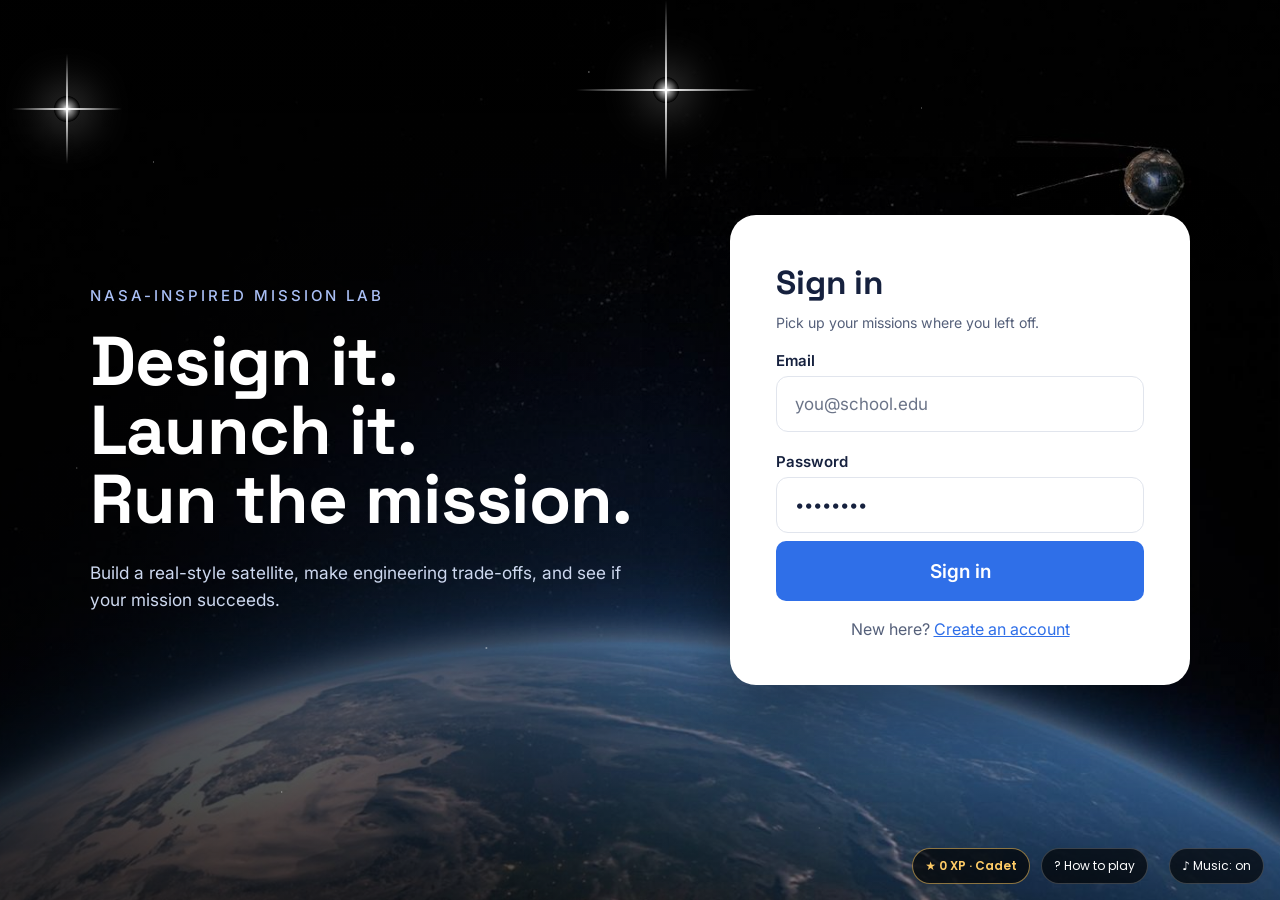
==== game/index.html @ 86cae71e "Simplify and enlarge the gameplay interface across all three missions - Remove the Mission Time card" ====
<!DOCTYPE html>
<html lang="en">
<head>
<meta charset="utf-8">
<meta name="viewport" content="width=device-width, initial-scale=1">
<title>Earth Missions — Mission Lab</title>
<link rel="preconnect" href="https://fonts.googleapis.com">
<link href="https://fonts.googleapis.com/css2?family=Space+Grotesk:wght@500;700&family=Inter:wght@400;500;600&display=swap" rel="stylesheet">
<link href="https://fonts.googleapis.com/css2?family=Anton&family=Poppins:wght@300;400;500;600;700&display=swap" rel="stylesheet">
<style>
:root{
  --img-hero:url(assets/hero.jpg);--img-horizon:url(assets/horizon.jpg);--img-half:url(assets/half.jpg);--img-side:url(assets/side.jpg);
  --glass:rgba(255,255,255,.065);--glass2:rgba(255,255,255,.11);--line:rgba(255,255,255,.16);--line2:rgba(255,255,255,.45);
  --text:#fff;--muted:rgba(255,255,255,.62);--dim:rgba(255,255,255,.42);
  --blue:#5aa9ff;--blue2:#2f7dff;--good:#3ddc97;--warn:#ffc857;--bad:#ff7a6b;
  --r:22px;
}
*{box-sizing:border-box;margin:0;padding:0}
html,body{height:100%;background:#000;color:var(--text);font-family:Poppins,system-ui,sans-serif;font-size:14px;-webkit-font-smoothing:antialiased}
button{font:inherit;color:inherit;cursor:pointer;border:0;background:none}
input{font:inherit;color:inherit}
.display{font-family:Anton,Impact,sans-serif;font-weight:400;text-transform:uppercase;letter-spacing:.01em;line-height:.95}
.eyebrow{font-size:12px;letter-spacing:.22em;text-transform:uppercase;color:var(--blue);font-weight:600}
.muted{color:var(--muted)}

/* ---------- background layers ---------- */
#bg{position:fixed;inset:0;z-index:0;overflow:hidden;background:#000}
#bg .photo{position:absolute;inset:-40px;background-size:cover;background-position:center;transition:opacity .8s,filter .8s,transform 1.2s}
#bg .shade{position:absolute;inset:0;transition:background .8s}
.stars{position:absolute;inset:0;background-image:
 radial-gradient(1px 1px at 12% 18%,#fff9,transparent),radial-gradient(1px 1px at 72% 12%,#fff8,transparent),
 radial-gradient(1.4px 1.4px at 38% 72%,#fffa,transparent),radial-gradient(1px 1px at 88% 64%,#fff7,transparent),
 radial-gradient(1px 1px at 55% 40%,#fff6,transparent),radial-gradient(1.2px 1.2px at 22% 88%,#fff8,transparent),
 radial-gradient(1px 1px at 92% 30%,#fff6,transparent),radial-gradient(1px 1px at 6% 52%,#fff7,transparent),
 radial-gradient(1px 1px at 64% 92%,#fff5,transparent),radial-gradient(1.3px 1.3px at 46% 8%,#fff8,transparent);opacity:.9}
.flare{position:absolute;width:180px;height:180px;pointer-events:none;mix-blend-mode:screen;z-index:1}
.flare::before,.flare::after{content:"";position:absolute;left:50%;top:50%;background:linear-gradient(90deg,transparent,#fff,transparent);transform:translate(-50%,-50%)}
.flare::before{width:100%;height:2px}
.flare::after{width:2px;height:100%;background:linear-gradient(180deg,transparent,#fff,transparent)}
.flare i{position:absolute;left:50%;top:50%;width:26px;height:26px;border-radius:50%;transform:translate(-50%,-50%);background:radial-gradient(circle,#fff 0,#fff8 25%,transparent 70%);box-shadow:0 0 40px 10px #ffffff40}
.flare.sm{width:110px;height:110px}
.flare.tilt{transform:rotate(18deg)}

#app{position:relative;z-index:2;min-height:100vh}
.screen{min-height:100vh;animation:fade .5s ease}
@keyframes fade{from{opacity:0;transform:translateY(8px)}to{opacity:1;transform:none}}

/* ---------- glass ---------- */
.glass{background:var(--glass);border:1px solid var(--line);border-radius:var(--r);backdrop-filter:blur(18px) saturate(140%);-webkit-backdrop-filter:blur(18px) saturate(140%)}
.btn{display:inline-flex;align-items:center;justify-content:center;gap:8px;height:46px;padding:0 24px;border-radius:999px;font-weight:600;font-size:clamp(15px,1.1vw,17px);transition:.2s}
.btn.primary{background:#fff;color:#000}
.btn.primary:hover{background:#dfeaff;transform:translateY(-1px)}
.btn.blue{background:var(--blue2);color:#fff;box-shadow:0 8px 30px -8px #2f7dffaa}
.btn.blue:hover{background:#4a8fff}
.btn.ghost{border:1px solid var(--line2);color:#fff}
.btn.ghost:hover{background:#ffffff14}
.btn.good{background:var(--good);color:#032015}
.btn.good:hover{filter:brightness(1.08)}
.btn[disabled]{opacity:.35;pointer-events:none}
.chip{display:inline-flex;align-items:center;height:22px;padding:0 10px;border-radius:999px;font-size:12px;font-weight:600;border:1px solid var(--line);color:var(--muted)}
.chip.good{background:#3ddc9722;border-color:#3ddc9755;color:var(--good)}
.chip.warn{background:#ffc85722;border-color:#ffc85755;color:var(--warn)}
.chip.bad{background:#ff7a6b22;border-color:#ff7a6b55;color:var(--bad)}
.chip.solid{background:#fff;color:#000;border-color:#fff}

/* ---------- top nav (template-style pill) ---------- */
.nav{position:sticky;top:0;z-index:20;padding:18px 28px 0}
.nav-in{display:flex;align-items:center;gap:18px;height:54px;padding:0 10px 0 14px;border:1px solid var(--line2);border-radius:16px;background:rgba(0,0,0,.35);backdrop-filter:blur(14px);-webkit-backdrop-filter:blur(14px)}
.logo{display:flex;align-items:center;gap:10px;font-weight:700;font-size:12px;letter-spacing:.08em;text-transform:uppercase;white-space:nowrap}
.logo svg{width:26px;height:26px}
.backbtn{height:34px;padding:0 14px;border-radius:10px;border:1px solid var(--line);font-size:12px;font-weight:600;display:flex;align-items:center;gap:6px}
.backbtn:hover{background:#ffffff14}
.steps{flex:1;display:flex;justify-content:center;align-items:center;gap:10px}
.step{display:flex;align-items:center;gap:8px;font-size:12px;font-weight:600;letter-spacing:.12em;text-transform:uppercase;color:var(--dim)}
.step .dot{width:22px;height:22px;border-radius:50%;border:1px solid var(--line2);display:grid;place-items:center;font-size:12px;letter-spacing:0}
.step.done{color:var(--muted)}.step.done .dot{background:#fff;color:#000;border-color:#fff}
.step.on{color:#fff}.step.on .dot{border-color:var(--blue);color:var(--blue);box-shadow:0 0 0 4px #5aa9ff22}
.step-line{width:34px;height:1px;background:var(--line)}
.who{font-size:12px;color:var(--muted);white-space:nowrap}.who b{color:#fff}

/* ---------- sign-in ---------- */
.signin{display:grid;grid-template-columns:1.1fr .9fr;align-items:center;gap:40px;padding:0 7vw;min-height:100vh}
.signin h1{font-size:clamp(56px,7.4vw,112px);margin:18px 0 22px}
.signin p.lead{max-width:420px;color:var(--muted);font-size:15px;line-height:1.6}
.card-sign{padding:34px;max-width:400px;justify-self:end;width:100%}
.card-sign h2{font-size:22px;font-weight:600;margin-bottom:4px}
.field{margin-top:16px}
.field label{display:block;font-size:12px;font-weight:500;color:var(--muted);margin-bottom:6px}
.field input{width:100%;height:46px;border-radius:12px;border:1px solid var(--line);background:rgba(0,0,0,.35);padding:0 14px;outline:none;transition:.2s}
.field input:focus{border-color:var(--blue);box-shadow:0 0 0 4px #5aa9ff22}
.card-sign .btn{width:100%;margin-top:22px;height:48px}
.small{font-size:12px;color:var(--muted);text-align:center;margin-top:14px}
.small a{color:#fff}

/* ---------- centered hero ---------- */
.center-hero{min-height:100vh;display:flex;flex-direction:column;align-items:center;justify-content:center;text-align:center;padding:0 24px 18vh}
.center-hero h1{font-size:clamp(54px,8vw,120px);margin:16px 0 18px}
.center-hero p{max-width:520px;color:var(--muted);line-height:1.6;font-size:15px;margin-bottom:28px}

/* ---------- page wrappers ---------- */
.page{padding:46px 7vw 60px;max-width:1400px;margin:0 auto}
.page h1{font-size:clamp(44px,5.5vw,84px);margin:10px 0 12px}
.page .sub{color:var(--muted);max-width:560px;line-height:1.6}
.linkback{font-size:12px;color:var(--muted);letter-spacing:.1em;text-transform:uppercase;font-weight:600}
.linkback:hover{color:#fff}

/* destinations */
.dest-grid{display:grid;grid-template-columns:repeat(3,1fr);gap:22px;margin-top:40px}
.dest{padding:30px 24px 28px;text-align:center;display:flex;flex-direction:column;align-items:center;transition:.3s;min-height:380px}
.dest:hover{transform:translateY(-4px);border-color:var(--line2)}
.dest .planet{width:170px;height:170px;border-radius:50%;margin:10px 0 24px;position:relative}
.dest .planet.earth{background:url(assets/globe.webp) center/cover;box-shadow:0 0 60px 6px #3b82f655, inset -20px -10px 40px #0008;animation:spin 40s linear infinite}
.dest .planet.moon{background:radial-gradient(circle at 35% 35%,#d9d9d9,#8a8a8a 45%,#2a2a2a 80%);box-shadow:inset -24px -14px 40px #000a;filter:grayscale(1)}
.dest .planet.moon::after{content:"";position:absolute;inset:0;border-radius:50%;background:radial-gradient(circle at 60% 30%,#0003 0 10%,transparent 11%),radial-gradient(circle at 35% 62%,#0003 0 14%,transparent 15%),radial-gradient(circle at 70% 70%,#0002 0 8%,transparent 9%)}
.dest .planet.mars{background:radial-gradient(circle at 35% 35%,#e08a5c,#a4482a 45%,#3a130a 82%);box-shadow:inset -24px -14px 40px #000a}
.dest.locked .planet{opacity:.45}
.dest h3{font-family:Anton,sans-serif;font-weight:400;font-size:34px;text-transform:uppercase;letter-spacing:.02em}
.dest p{color:var(--muted);font-size:13px;margin:6px 0 20px}
@keyframes spin{from{background-position:0 center}to{background-position:0 center}}

/* missions */
.mis-grid{display:grid;grid-template-columns:repeat(3,1fr);gap:22px;margin-top:36px}
.mis{overflow:hidden;display:flex;flex-direction:column;transition:.3s}
.mis:hover{transform:translateY(-4px)}
.mis.active{border-color:#5aa9ff88;box-shadow:0 0 0 1px #5aa9ff44,0 30px 80px -30px #2f7dff88}
.mis .art{height:190px;position:relative;overflow:hidden}
.mis .art .chip{position:absolute;top:14px;left:14px}
.mis .body{padding:22px 22px 26px;flex:1;display:flex;flex-direction:column}
.mis h3{font-family:Anton,sans-serif;font-weight:400;font-size:30px;text-transform:uppercase;margin-bottom:8px}
.mis p{color:var(--muted);font-size:13px;line-height:1.6;flex:1;margin-bottom:18px}
.mis.locked .art{filter:grayscale(.6) brightness(.6)}

/* hurricane art */
.ocean{position:absolute;inset:0;background:radial-gradient(120% 90% at 60% 50%,#0f3a66 0,#082443 55%,#04121f 100%)}
.ocean::after{content:"";position:absolute;inset:0;background-image:linear-gradient(#ffffff08 1px,transparent 1px),linear-gradient(90deg,#ffffff08 1px,transparent 1px);background-size:40px 40px}
.land{position:absolute;left:-6%;top:-10%;width:30%;height:125%;background:linear-gradient(160deg,#2f5a3a,#1c3a26);border-radius:0 46% 38% 0/0 60% 40% 0;opacity:.9;filter:blur(.5px)}
.land::after{content:"";position:absolute;right:-30%;bottom:6%;width:60%;height:28%;background:inherit;border-radius:50%}
.storm{position:absolute;left:62%;top:52%;width:min(58%,330px);aspect-ratio:1;transform:translate(-50%,-50%)}
.storm .arms{position:absolute;inset:0;border-radius:50%;
  background:repeating-conic-gradient(from 0deg,rgba(255,255,255,.95) 0deg,rgba(255,255,255,.55) 22deg,rgba(255,255,255,0) 50deg,rgba(255,255,255,0) 72deg);
  -webkit-mask:radial-gradient(circle,#000 0 8%,#000 30%,rgba(0,0,0,.85) 55%,transparent 72%);mask:radial-gradient(circle,#000 0 8%,#000 30%,rgba(0,0,0,.85) 55%,transparent 72%);
  filter:blur(3px);animation:rot 14s linear infinite}
.storm .arms.b{transform:scale(.7);animation-duration:9s;opacity:.8}
.storm .eye{position:absolute;left:50%;top:50%;width:7%;aspect-ratio:1;border-radius:50%;transform:translate(-50%,-50%);background:#06182b;box-shadow:0 0 0 3px #ffffff55,0 0 18px 6px #ffffff66}
@keyframes rot{to{transform:rotate(-360deg)}}
.storm .arms.b{animation-name:rotb}
@keyframes rotb{from{transform:scale(.7) rotate(0)}to{transform:scale(.7) rotate(-360deg)}}

/* ---------- build ---------- */
.build{display:grid;grid-template-columns:minmax(380px,460px) 1fr;gap:22px;padding:22px 28px 28px;min-height:calc(100vh - 72px)}
.panel{padding:24px}
.panel h2{font-family:Anton,sans-serif;font-weight:400;font-size:36px;text-transform:uppercase;line-height:1}
.parts{display:flex;flex-direction:column;gap:8px;margin:14px 0}
.part{display:grid;grid-template-columns:36px 1fr auto;gap:12px;align-items:center;padding:9px 14px;border-radius:16px;border:1px solid var(--line);background:rgba(0,0,0,.25);transition:.2s}
.part:hover{border-color:var(--line2)}
.part .n{width:36px;height:36px;border-radius:10px;background:#ffffff14;display:grid;place-items:center;font-weight:600}
.part .k{font-size:12px;letter-spacing:.14em;text-transform:uppercase;color:var(--dim);font-weight:600}
.part .v{font-weight:600;font-size:13.5px}
.part .fx{font-size:12px;color:var(--muted);margin-top:2px}
.seg{display:flex;padding:3px;border-radius:999px;border:1px solid var(--line);background:#0006}
.seg button{height:26px;padding:0 10px;border-radius:999px;font-size:12px;font-weight:600;color:var(--muted)}
.seg button.on{background:#fff;color:#000}
.seg button.on.adv{background:var(--blue);color:#fff}
.ready{padding:16px;border-radius:16px;border:1px solid var(--line);background:rgba(0,0,0,.3)}
.meter{margin-top:12px}
.meter .row{display:flex;justify-content:space-between;font-size:14px;margin-bottom:7px}
.meter .row span:last-child{font-weight:600}
.bar{height:6px;border-radius:999px;background:#ffffff1c;overflow:hidden}
.bar i{display:block;height:100%;border-radius:inherit;background:var(--good);transition:width .7s cubic-bezier(.2,.8,.2,1),background .4s}
.bar i.warn{background:var(--warn)}.bar i.bad{background:var(--bad)}.bar i.blue{background:var(--blue)}
.pad{position:relative;border-radius:var(--r);overflow:hidden;border:1px solid var(--line);background:var(--img-horizon) center 70%/cover}
.pad::before{content:"";position:absolute;inset:0;background:linear-gradient(180deg,#0008,transparent 40%,#0006)}
.rocket{position:absolute;left:44%;bottom:6%;height:78%;transform:translateX(-50%);filter:drop-shadow(0 0 30px #5aa9ff44)}
.nose{position:absolute;right:22px;top:22px;width:270px;padding:18px}
.nose .t{font-size:12px;letter-spacing:.18em;text-transform:uppercase;color:var(--dim);font-weight:600;margin-bottom:10px}
.nose .r{display:flex;justify-content:space-between;font-size:12px;padding:4px 0;border-bottom:1px dashed #ffffff14}
.nose .r b{font-weight:600}.nose .r b.adv{color:var(--blue)}
.pad .cap{position:absolute;left:22px;bottom:20px;max-width:340px}
.pad .cap .display{font-size:46px}

/* ---------- launch ---------- */
.launch{position:fixed;inset:0;z-index:30;background:#000;overflow:hidden}
.launch .sky{position:absolute;inset:0;background:var(--img-horizon) center bottom/cover;transition:transform 6s cubic-bezier(.5,0,.3,1)}
.launch.go .sky{transform:translateY(30%) scale(1.15)}
.launch .lrocket{height:100%;display:block}
.launch .plume{position:absolute;left:50%;top:96%;width:40px;height:0;transform:translateX(-50%);background:linear-gradient(#fff,#ffc85799,#ff7a6b00);border-radius:50%;filter:blur(6px);transition:height 1.5s}
.launch.go .plume{height:60vh}
.launch .hud{position:absolute;left:0;right:0;top:12vh;text-align:center}
.launch .hud .display{font-size:clamp(48px,7vw,96px);margin-top:12px;transition:opacity .3s}
.launch .foot{position:absolute;left:8vw;right:8vw;bottom:6vh;display:flex;align-items:center;gap:20px}
.launch .foot .bar{flex:1;height:3px}
.launch .foot .bar i{background:#fff;transition:width .2s linear}

/* ---------- operate ---------- */
.ops{display:grid;grid-template-columns:1fr 330px;gap:20px;padding:20px 28px 28px;max-width:1500px;margin:0 auto}
.view{position:relative;height:clamp(300px,44vh,460px);border-radius:var(--r);overflow:hidden;border:1px solid var(--line)}
.view .tags{position:absolute;left:14px;top:14px;display:flex;gap:6px;z-index:3}
.view .tags .chip{background:#000a;backdrop-filter:blur(6px)}
.view .tags .chip.solid{background:#fff}
.view .note{position:absolute;bottom:12px;font-size:12px;padding:4px 10px;border-radius:8px;background:#000a;color:var(--muted);z-index:3}
.fmap{position:absolute;inset:0;background:radial-gradient(90% 80% at 40% 50%,#3c4a2a 0,#26331d 55%,#151c10 100%)}
.fmap::after{content:"";position:absolute;inset:0;background-image:linear-gradient(#ffffff07 1px,transparent 1px),linear-gradient(90deg,#ffffff07 1px,transparent 1px);background-size:36px 36px}
.freg{position:absolute;border:1px solid #ffffff30;border-radius:14px;background:#ffffff06}
.freg b{position:absolute;left:10px;top:8px;font-size:12px;font-weight:600;color:#ffffffb0;letter-spacing:.04em}
.freg.comm{background:repeating-linear-gradient(45deg,#ffffff0a 0 6px,transparent 6px 12px)}
.hot{position:absolute;width:16px;height:16px;margin:-8px 0 0 -8px;border-radius:50%;background:radial-gradient(circle,#fff3c2 0,#ff9d3d 40%,#ff4d1c 70%,#ff4d1c00 72%);box-shadow:0 0 18px 6px #ff6a2a88;z-index:2}
.hot.missed{background:none;border:2px dashed #ff7a6b;box-shadow:none}
.hot .lb.l{left:auto;right:18px}
.hot .lb{position:absolute;left:18px;top:-2px;white-space:nowrap;font-size:12px;color:#fff;background:#000a;padding:1px 6px;border-radius:6px}
.vmap{position:absolute;inset:0;background:linear-gradient(90deg,#2d3b25 0,#2d3b25 33%,#3d4a2a 33%,#3d4a2a 66%,#3a3d44 66%,#3a3d44 100%)}
.vzone{position:absolute;top:0;bottom:0;border-right:1px dashed #ffffff30}
.vzone b{position:absolute;left:12px;top:44px;font-size:12px;font-weight:600;color:#ffffffc0}
.vzone.q{box-shadow:inset 0 0 0 3px #5aa9ff}.vzone.d{background:#5aa9ff26}
.river{position:absolute;left:0;right:0;top:48%;height:22px;background:linear-gradient(90deg,#2a6fd6,#3d8bff);border-radius:12px;transform:skewY(-4deg);opacity:.9}
.flood{position:absolute;background:#3d8bff66;border-radius:40%}
.clouds{position:absolute;inset:0;background:radial-gradient(30% 25% at 20% 30%,#fff,#fff0 70%),radial-gradient(35% 30% at 65% 60%,#fff,#fff0 70%),radial-gradient(28% 22% at 85% 25%,#fff,#fff0 70%);pointer-events:none}
.night{position:absolute;inset:0;background:#000814;pointer-events:none}
.scanbox{position:absolute;border:1.5px dashed var(--warn);border-radius:6px;transition:all .6s cubic-bezier(.2,.8,.2,1);z-index:2;box-shadow:0 0 0 9999px #00000030}
.scanbox::after{content:"";position:absolute;left:-1px;top:-1px;width:10px;height:10px;border-left:2px solid var(--warn);border-top:2px solid var(--warn)}
.decision{margin-top:18px;padding:22px}
.dhead{display:flex;gap:14px;align-items:flex-start;margin-bottom:16px}
.dhead .ic{width:38px;height:38px;border-radius:12px;display:grid;place-items:center;background:#ff7a6b22;border:1px solid #ff7a6b55;color:var(--bad);flex:none}
.dhead h3{font-family:Anton,sans-serif;font-weight:400;font-size:clamp(26px,2.4vw,30px);text-transform:uppercase;line-height:1.05}
.dhead p{color:var(--muted);font-size:15px}
.opts{display:grid;grid-template-columns:1fr 1fr;gap:18px}
.og .lab{font-size:14px;letter-spacing:.14em;text-transform:uppercase;color:var(--dim);font-weight:600;margin-bottom:10px}
.opt{width:100%;display:flex;gap:12px;align-items:center;text-align:left;padding:11px 14px;border-radius:14px;border:1px solid var(--line);background:rgba(0,0,0,.25);margin-bottom:8px;transition:.2s}
.opt:hover{border-color:var(--line2)}
.opt .rd{width:16px;height:16px;border-radius:50%;border:1.5px solid var(--line2);flex:none;transition:.2s}
.opt.on{border-color:var(--blue);background:#2f7dff1f}
.opt.on .rd{border:5px solid var(--blue);background:#fff}
.opt b{display:block;font-size:clamp(16px,1.2vw,18px);font-weight:600}
.opt span{font-size:15px;color:var(--muted)}
.dfoot{display:flex;gap:14px;align-items:center;margin-top:10px}
.pred{flex:1;font-size:12px;color:var(--muted);padding:11px 14px;border-radius:12px;background:#ffffff0c;border:1px solid #ffffff10}
.pred b{color:#fff}
.res-grid{display:grid;grid-template-columns:1fr 1fr;gap:12px;margin:12px 0 16px}
.res{padding:14px 16px;border-radius:14px;font-size:12.5px;line-height:1.55}
.res h4{font-size:12px;font-weight:600;margin-bottom:4px;letter-spacing:.04em}
.res.good{background:#3ddc9714;border:1px solid #3ddc9744}.res.good h4{color:var(--good)}
.res.trade{background:#ffc85712;border:1px solid #ffc85740}.res.trade h4{color:var(--warn)}
.lesson{font-size:12px;color:var(--muted);flex:1}
.side{display:flex;flex-direction:column;gap:14px}
.dash{padding:18px}
.dash h4{font-size:15px;font-weight:600;margin-bottom:8px;display:flex;align-items:center;gap:8px}
.dash h4 i{width:6px;height:6px;border-radius:50%;background:var(--blue);box-shadow:0 0 10px var(--blue)}
.dash .meter .row span:first-child{color:var(--muted)}
.d{font-size:12px;font-weight:600;margin-left:4px}
.d.up{color:var(--good)}.d.down{color:var(--bad)}.d.zero{color:var(--dim)}
.kv{display:flex;justify-content:space-between;font-size:14.5px;padding:6px 0}
.kv span{color:var(--muted)}.kv b{font-weight:600}
.mini-globe{width:100%;aspect-ratio:1.6;border-radius:16px;overflow:hidden;position:relative;background:#000}
.mini-globe img{position:absolute;width:62%;left:50%;top:50%;transform:translate(-50%,-50%);filter:drop-shadow(0 0 24px #3b82f677)}
.orbit{position:absolute;left:50%;top:50%;width:84%;height:30%;border:1px dashed #ffffff40;border-radius:50%;transform:translate(-50%,-50%) rotate(-12deg)}
.sat{position:absolute;width:8px;height:8px;border-radius:50%;background:#fff;box-shadow:0 0 12px 3px #5aa9ff;left:18%;top:42%}

/* modal */
.modal-wrap{position:fixed;inset:0;z-index:40;display:grid;place-items:center;background:rgba(0,0,0,.45);backdrop-filter:blur(10px);-webkit-backdrop-filter:blur(10px);animation:fade .3s}
.modal{width:min(480px,92vw);padding:28px;background:rgba(14,18,28,.72)}
.modal .eyebrow{color:var(--bad)}
.modal h2{font-family:Anton,sans-serif;font-weight:400;font-size:40px;text-transform:uppercase;line-height:1;margin:10px 0 12px}
.modal p{color:var(--muted);line-height:1.6}
.modal .decide{margin:16px 0 20px;padding:12px 14px;border-radius:12px;background:#ffffff0d;font-size:12.5px;color:var(--muted)}
.modal .decide b{color:#fff}
.modal .acts{display:flex;gap:10px}.modal .acts .btn{flex:1}

/* report */
.report{display:grid;grid-template-columns:380px 1fr;gap:20px;padding:20px 28px 28px;max-width:1400px;margin:0 auto}
.score{padding:26px;position:relative;overflow:hidden;min-height:230px;background:linear-gradient(180deg,#0006,#000c),var(--img-half) center/cover}
.score .big{font-family:Anton,sans-serif;font-size:110px;line-height:.9}
.score .big small{font-family:Poppins;font-size:18px;color:var(--muted);margin-left:6px}
.req{display:flex;align-items:center;gap:10px;font-size:12.5px;padding:6px 0}
.req .ck{width:18px;height:18px;border-radius:50%;display:grid;place-items:center;font-size:12px;flex:none}
.req .ck.y{background:var(--good);color:#032015}.req .ck.n{background:var(--bad);color:#2a0905}
.req span{flex:1;color:var(--muted)}
.dec{display:grid;grid-template-columns:170px 1fr 1fr;gap:16px;padding:14px 0;border-bottom:1px solid #ffffff12;font-size:12px;line-height:1.55}
.dec:last-child{border-bottom:0}
.dec .t b{display:block;font-size:13px}
.dec .t span{color:var(--muted)}
.dec .g{color:var(--good)}.dec .w{color:var(--warn)}
.acts-row{display:flex;gap:12px;justify-content:flex-end;margin-top:18px}
.toast{position:fixed;left:50%;bottom:30px;transform:translateX(-50%);z-index:60;padding:12px 20px;border-radius:999px;background:#fff;color:#000;font-weight:600;font-size:13px;animation:fade .3s}

@media(max-width:1000px){
  .signin,.build,.ops,.report{grid-template-columns:1fr}
  .dest-grid,.mis-grid{grid-template-columns:1fr}
  .card-sign{justify-self:stretch}
  .steps .step span.lbl,.step-line{display:none}
  .dec{grid-template-columns:1fr}
  .pad{min-height:520px}
}

/* ---- Sign-in: teammate demo style (navy gradient, white card) ---- */
.screen.signin{background:none;font-family:Inter,system-ui,sans-serif;gap:6vw}
.signin .eyebrow{color:#a9bff5;font-family:Inter,sans-serif;font-weight:500;font-size:15px;letter-spacing:.2em}
.signin h1.display{font-family:"Space Grotesk",Inter,sans-serif;font-weight:700;text-transform:none;letter-spacing:-.01em;line-height:1.0;font-size:clamp(48px,5.4vw,104px);margin:22px 0 26px;color:#fff}
.signin p.lead{color:#cdd8ef;font-size:clamp(16px,1.35vw,22px);line-height:1.55;max-width:560px}
.signin .card-sign{background:#fff;color:#16213e;border:none;border-radius:26px;padding:clamp(28px,3.6vw,56px);box-shadow:0 30px 80px #0007;backdrop-filter:none;max-width:600px;width:100%;justify-self:end}
.signin .card-sign h2{font-family:"Space Grotesk",Inter,sans-serif;font-weight:700;font-size:clamp(28px,2.6vw,40px);color:#16213e;text-transform:none;letter-spacing:0;margin-bottom:10px}
.signin .card-sign .muted{color:#55607a!important;font-size:clamp(14px,1.1vw,17px)!important}
.signin .card-sign .field label{color:#16213e;font-weight:600;font-size:15px;letter-spacing:0;text-transform:none;font-family:Inter,sans-serif}
.signin .card-sign input{background:#fff;color:#16213e;border:1.5px solid #e1e5ed;border-radius:12px;height:56px;font-size:17px;padding:0 18px;font-family:Inter,sans-serif}
.signin .card-sign input::placeholder{color:#6b7488}
.signin .card-sign input:focus{outline:none;border-color:#2f6fe8;box-shadow:0 0 0 3px #2f6fe833}
.signin .card-sign .btn.primary{background:#2f6fe8;color:#fff;border-radius:10px;height:60px;width:100%;font-family:Inter,sans-serif;font-weight:600;font-size:19px;letter-spacing:0;text-transform:none;box-shadow:none;margin-top:8px}
.signin .card-sign .btn.primary:hover{background:#285fd0}
.signin .card-sign .field{margin-top:20px}
.signin .card-sign .small{color:#55607a;text-align:center;font-size:16px;margin-top:18px}
.signin .card-sign .small a{color:#2f6fe8;text-decoration:underline}

/* Storm Watch operate sidebar: mission goal checklist */
.gl-sum{display:flex;align-items:center;justify-content:space-between;cursor:pointer;list-style:none}
.gl-sum::-webkit-details-marker{display:none}
.gl-sum .n{font-size:12px;color:var(--muted);font-weight:600}
.gl-sum::after{content:'▸';color:var(--blue);margin-left:8px}
details[open]>.gl-sum::after{content:'▾'}
.gl-list{list-style:none;margin:10px 0 0;padding:0;display:grid;gap:7px}
.gl-list li{display:flex;align-items:center;gap:9px;font-size:12.5px;line-height:1.4}
.gl-dot{flex:none;width:18px;height:18px;border-radius:50%;border:1.5px solid var(--line2);display:grid;place-items:center;font-size:12px;font-weight:800}
.gl-dot.ok{border-color:var(--good);background:var(--good);color:#032015}
.gl-dot.x{border-color:var(--bad);background:var(--bad);color:#2a0905}
.gl-list li.ok span{color:var(--muted);text-decoration:line-through;text-decoration-color:#ffffff33}
</style>
</head>
<body>
<div id="bg"><div class="photo" id="bgPhoto"></div><div class="shade" id="bgShade"></div><div class="stars"></div><div id="flares"></div></div>
<div id="app"></div>
<div id="layer"></div>

<script src="scenario.js"></script>
<script src="provenance.js"></script>
<script src="nasa-data.js"></script>
<script src="nasa-s1.js"></script>
<script src="engine.js"></script>
<script src="wildfire-engine.js"></script>
<script src="flood-engine.js"></script>
<script src="mission-design.js"></script>
<script>
const GLOBE='assets/globe.webp';
const $=s=>document.querySelector(s);
const fmt=n=>(Math.round(n*10)/10).toString();

/* ================== DATA ================== */
const ENG=window.SWEngine, CFG=ENG.makeConfig('v34');
const PARTLABEL={instrument:'Scientific instrument',observation:'Observation system',power:'Power system',comms:'Communication system',storage:'Data storage'};
const PARTFX={
 instrument:{std:p=>`${p.sizeGB} GB/image · ${p.basePts} pt/image · ${p.imgKW} kW while imaging`,adv:p=>`${p.sizeGB} GB/image · ${p.basePts} pts/image · ${p.imgKW} kW while imaging`},
 observation:{std:p=>`Up to ${p.maxPerHour} image/hour`,adv:p=>`Up to ${p.maxPerHour} images/hour`},
 power:{std:p=>`${p.solarKW} kW solar · ${p.battKWh} kWh battery`,adv:p=>`${p.solarKW} kW solar · ${p.battKWh} kWh battery`},
 comms:{std:p=>`Up to ${p.rateGBh} GB/hour to Earth`,adv:p=>`Up to ${p.rateGBh} GB/hour to Earth`},
 storage:{std:p=>`${p.capGB} GB on board`,adv:p=>`${p.capGB} GB on board`}};
const PARTS=Object.keys(PARTLABEL).map(k=>({key:k,label:PARTLABEL[k],
  std:Object.assign({n:CFG.parts[k].std.name,kg:CFG.parts[k].std.kg,m:CFG.parts[k].std.costM,fx:PARTFX[k].std(CFG.parts[k].std)}),
  adv:Object.assign({n:CFG.parts[k].adv.name,kg:CFG.parts[k].adv.kg,m:CFG.parts[k].adv.costM,fx:PARTFX[k].adv(CFG.parts[k].adv)})}));
const MAX_KG=CFG.limits.kg, MAX_M=CFG.limits.costM, BUS=CFG.bus;

const CH=[
 {title:'The storm is developing',sub:'Forecasters need a first look at the storm’s structure.',
  alert:'A hurricane is strengthening over the Atlantic. Forecasters need images that show the storm’s shape and its eye.',
  decide:'how sharp your images are and how much of the storm you scan.',
  groups:[{lab:'Instrument mode',opts:[['std','Standard resolution','Smaller files, less power'],['high','High resolution','Sharper, bigger files']]},
          {lab:'Observation mode',opts:[['wide','Wide scan','Covers 90% of the storm area'],['focus','Focused scan','Covers 45%: sharp core, half the data']]}],
  lesson:'Sharper, more frequent images mean more data to store and send.'},
 {title:'Storage is filling up',sub:'Keep useful images without running out of space.',
  alert:'Images are piling up on board. More are coming, and storage is limited.',
  decide:'image quality and what to do when storage is full.',
  groups:[{lab:'Instrument mode',opts:[['std','Standard resolution','Saves space'],['high','High resolution','Best detail, more space']]},
          {lab:'Storage plan',opts:[['keep','Keep all images','New images are refused when full'],['prio','Prioritize key images','Drop low-value images to make room']]}],
  lesson:'Storage is a buffer, not a bin: what can’t be sent or stored is lost.'},
 {title:'Power anomaly!',sub:'Solar generation is down to 35%.',
  alert:'A fault cuts your solar power to 35% for six hours. The battery must cover the gap, and the spacecraft’s essential systems always come first.',
  decide:'how hard to run the satellite while power is low.',
  groups:[{lab:'Power mode',opts:[['normal','Normal operations','Full activity, more drain'],['save','Power saving','25% less extra power, 1 picture/hour max']]},
          {lab:'Observation mode',opts:[['freq','Frequent','As many pictures as hardware allows'],['occ','Occasional','One picture every 2 hours']]}],
  lesson:'Solar panels and batteries work as a team; when sunlight drops, stored energy decides what you can do.'},
 {title:'Urgent hurricane update',sub:'Deliver a fresh image before the deadline.',
  alert:'The storm is nearing the coast. Forecasters need a fresh image delivered before hour 24.',
  decide:'how fast to send data and how much power to spend.',
  groups:[{lab:'Downlink speed',opts:[['std','Standard','Half speed, less power'],['fast','High-speed','Full speed, more power']]},
          {lab:'Power mode',opts:[['full','Full power','Full sending rate'],['eco','Eco mode','30% less power, 30% slower']]}],
  lesson:'Data only helps people once it reaches the ground, on time. A big file already being sent can hold up a fresh one.'},
];

/* ================== STATE ================== */
const S={screen:'signin',design:{instrument:'std',observation:'std',power:'std',comms:'std',storage:'std'},unlocked:false};
function resetOps(){
  S.ops={ci:0,phase:'alert',choice:CH.map(c=>c.groups.map(g=>g.opts[0][0])),M:Object.assign(ENG.newMission(S.design,'v34',S.scn.storm),{traceOn:true}),delta:{},log:[]};
}
function D(){return ENG.derive(S.ops.M)}

/* ================== BACKGROUND ================== */
const BG={
 signin:{img:'var(--img-horizon)',blur:0,shade:'linear-gradient(180deg,#000a,#0000 50%,#0006),linear-gradient(90deg,#000a 0,#0006 40%,#0000 70%)',flares:[[8,16,'sm'],[52,10,'']]},
 ready:{img:'var(--img-horizon)',blur:0,shade:'linear-gradient(180deg,#000a,#0000 50%,#0006)',flares:[[14,20,''],[84,66,'sm tilt']]},
 dest:{img:'none',blur:0,shade:'radial-gradient(80% 60% at 50% 100%,#0b2a5a55,#000 70%)',flares:[[6,30,''],[92,12,'sm'],[78,88,'sm tilt']]},
 missions:{img:'var(--img-half)',blur:6,shade:'linear-gradient(90deg,#000e,#000b 50%,#0008)',flares:[[90,18,'']]},
 build:{img:'var(--img-side)',blur:22,shade:'#000c',flares:[]},
 ops:{img:'var(--img-side)',blur:28,shade:'linear-gradient(180deg,#000d,#000b)',flares:[]},
 report:{img:'var(--img-horizon)',blur:24,shade:'#000c',flares:[]},
};
function setBg(key){
  const b=BG[key];const p=$('#bgPhoto');
  p.style.backgroundImage=b.img;p.style.filter=b.blur?`blur(${b.blur}px) brightness(.9)`:'none';
  p.style.transform=b.flip?'scaleX(-1)':'none';
  $('#bgShade').style.background=b.shade;
  $('#flares').innerHTML=b.flares.map(([x,y,c])=>`<div class="flare ${c}" style="left:calc(${x}% - 90px);top:calc(${y}% - 90px)"><i></i></div>`).join('');
}

/* ================== PIECES ================== */
const LOGO=`<svg viewBox="0 0 32 32" fill="none"><circle cx="16" cy="16" r="7" fill="#fff"/><ellipse cx="16" cy="16" rx="14" ry="5" stroke="#fff" stroke-width="1.6" transform="rotate(-20 16 16)"/></svg>`;
function nav(step,name='Storm Watch',chip='Earth · Mission 1'){
  const names=['Build','Launch','Operate','Report'];
  return `<div class="nav"><div class="nav-in">
   <button class="backbtn" data-a="back">‹ Back</button>
   <div class="logo">${LOGO}<span>${name}</span><span class="chip">${chip}</span></div>
   <div class="steps">${names.map((n,i)=>`${i?'<div class="step-line"></div>':''}<div class="step ${i<step?'done':i===step?'on':''}"><div class="dot">${i<step?'✓':i+1}</div><span class="lbl">${n}</span></div>`).join('')}</div>
   <div class="who"><button class="navbtn" data-a="sources">Data & sources</button></div></div></div>`;
}
let cardArt=()=>'';
let stormArt=()=>`<div class="ocean"></div><div class="land"></div><div class="storm"><div class="arms"></div><div class="arms b"></div><div class="eye"></div></div>`;
const rocketSVG=(cls,label='STORM WATCH')=>`<svg class="${cls}" viewBox="0 0 120 520" fill="none">
 <path d="M60 4C38 40 30 90 30 130h60c0-40-8-90-30-126z" fill="#f4f7fb"/>
 <rect x="30" y="130" width="60" height="320" fill="#eef2f8"/><rect x="30" y="130" width="60" height="320" fill="url(#sh)"/>
 <rect x="30" y="236" width="60" height="9" fill="#2f7dff"/>
 <path d="M30 380L6 470h24zM90 380l24 90H90z" fill="#0b1830"/>
 <rect x="40" y="450" width="40" height="18" fill="#3a4250"/>
 <text x="64" y="290" fill="#0b1830" font-family="Anton,Impact" font-size="15" transform="rotate(90 64 290)" letter-spacing="2">${label}</text>
 <defs><linearGradient id="sh" x1="30" x2="90"><stop stop-color="#000" stop-opacity=".0"/><stop offset=".7" stop-color="#000" stop-opacity=".05"/><stop offset="1" stop-color="#000" stop-opacity=".28"/></linearGradient></defs></svg>`;
function meter(label,val,max,unit,cls,delta){
  const pct=Math.max(0,Math.min(100,val/max*100));
  return `<div class="meter"><div class="row"><span>${label}</span><span>${unit(val)}${delta||''}</span></div><div class="bar"><i class="${cls||''}" style="width:${pct}%"></i></div></div>`;
}
function dlt(v,suf=''){if(v===undefined)return'';const r=Math.round(v*10)/10;if(r===0)return`<span class="d zero">±0${suf}</span>`;return `<span class="d ${r>0?'up':'down'}">${r>0?'+':''}${r}${suf}</span>`}

/* ================== SCREENS ================== */
const V={};
V.signin=()=>`<div class="screen signin">
  <div><div class="eyebrow">NASA-inspired mission lab</div>
   <h1 class="display">Design it.<br>Launch it.<br>Run the mission.</h1>
   <p class="lead">Build a real-style satellite, make engineering trade-offs, and see if your mission succeeds.</p></div>
  <form class="glass card-sign" id="signForm">
   <h2>Sign in</h2><p class="muted" style="font-size:13px">Pick up your missions where you left off.</p>
   <div class="field"><label>Email</label><input type="email" placeholder="you@school.edu"></div>
   <div class="field"><label>Password</label><input type="password" value="••••••••"></div>
   <button class="btn primary" type="submit">Sign in</button>
   <p class="small">New here? <a href="#" onclick="return false">Create an account</a></p>
  </form></div>`;
V.ready=()=>`<div class="screen center-hero">
  <div class="eyebrow">Welcome back, Cadet</div>
  <h1 class="display">Mission Control<br>is ready</h1>
  <p>Every mission takes about 10–15 minutes. Choose wisely: every part you add costs mass, money and power.</p>
  <button class="btn primary" data-a="go" data-to="dest">Start →</button></div>`;
V.dest=()=>`<div class="screen page">
  <div class="eyebrow">Step 1 · Choose a destination</div>
  <h1 class="display">Where will your<br>mission go?</h1>
  <div class="dest-grid">
   <div class="glass dest"><div class="planet earth"></div><h3>Earth</h3><p>3 missions · Beginner to intermediate</p><button class="btn blue" data-a="go" data-to="missions">Explore Earth</button></div>
   <div class="glass dest locked"><div class="planet moon"></div><h3>Moon</h3><p>🔒 Coming soon</p><button class="btn ghost" disabled>Locked</button></div>
   <div class="glass dest locked"><div class="planet mars"></div><h3>Mars</h3><p>🔒 Coming soon</p><button class="btn ghost" disabled>Locked</button></div>
  </div></div>`;
V.missions=()=>`<div class="screen page">
  <button class="linkback" data-a="go" data-to="dest">← All destinations</button>
  <h1 class="display">Earth missions</h1>
  <p class="sub">Satellites help people on Earth see storms, fires and floods from above. Storm Watch is the easier start.</p>
  <div class="mis-grid">
   <div class="glass mis active"><div class="art">${stormArt()}<span class="chip solid">Beginner</span></div>
    <div class="body"><h3>Storm Watch</h3><p>Watch a growing Atlantic hurricane from geostationary orbit and get key images to forecasters in 24 hours.</p>
    <div><button class="btn blue" data-a="startMission">Start mission →</button></div></div></div>
   <div class="glass mis active"><div class="art" style="background:#1d2a17">${cardArt('fire')}<span class="chip solid">Intermediate</span></div>
    <div class="body"><h3>Wildfire Watch</h3><p>Spot fires from low Earth orbit. Limited passes, short ground contacts: get the alert to responders in time.</p><div><button class="btn blue" data-a="fstart">Start mission →</button></div></div></div>
   <div class="glass mis active"><div class="art" style="background:#123a6a">${cardArt('flood')}<span class="chip solid">Beginner–Intermediate</span></div>
    <div class="body"><h3>Flood Watch</h3><p>Map a flooding river valley with an optical camera or radar. Clouds, night and short contacts stand in your way.</p><div><button class="btn blue" data-a="lstart">Start mission →</button></div></div></div>
  </div></div>`;

function totals(){let kg=BUS.kg,m=BUS.costM;PARTS.forEach(p=>{const o=p[S.design[p.key]];kg+=o.kg;m+=o.m});return{kg,m}}
V.build=()=>{const t=totals();const okKg=t.kg<=MAX_KG,okM=t.m<=MAX_M,ok=okKg&&okM;
 return `<div class="screen">${nav(0)}<div class="build">
  <div class="glass panel"><h2>Build your satellite</h2><p class="muted" style="font-size:12.5px;margin-top:6px">Choose Standard or Advanced for each part. Watch mass and budget above the parts.</p>
   <div class="parts">${PARTS.map((p,i)=>{const v=S.design[p.key];const o=p[v];return `<div class="part"><div class="n">${i+1}</div>
     <div><div class="k">${p.label}</div><div class="v">${o.n}</div><div class="fx">${o.fx} · ${o.kg} kg · $${o.m}M</div></div>
     <div class="seg"><button class="${v==='std'?'on':''}" data-a="part" data-k="${p.key}" data-v="std">Std</button><button class="${v==='adv'?'on adv':''}" data-a="part" data-k="${p.key}" data-v="adv">Adv</button></div></div>`}).join('')}</div>
   ${scenarioCard('storm')}<div class="ready"><div style="display:flex;justify-content:space-between;align-items:center"><b style="font-weight:600">Launch readiness</b><span class="chip ${ok?'good':'bad'}">${ok?'Launch ready':okKg?'Over budget':'Too heavy'}</span></div>
    ${meter('Total mass',t.kg,MAX_KG,v=>`${v.toLocaleString()} / ${MAX_KG.toLocaleString()} kg`,okKg?(t.kg/MAX_KG>.95?'warn':''):'bad')}
    ${meter('Mission budget',t.m,MAX_M,v=>`$${v}M / $${MAX_M}M`,okM?(t.m/MAX_M>.95?'warn':''):'bad')}
    <div class="muted" style="font-size:12px;margin-top:8px">Includes fixed spacecraft bus: ${BUS.kg.toLocaleString()} kg · $${BUS.costM}M (structure, propulsion, fuel, thermal).</div>
    ${!ok?`<div class="muted" style="font-size:12px;margin-top:6px;color:var(--bad)">${!okKg?MissionDesign.launchCheck('storm',t.kg).message+' ':''}${!okM?`Over budget by $${t.m-MAX_M}M. Try a Standard part.`:''}</div>`:''}
    <button class="btn good" style="width:100%;margin-top:16px;height:48px" data-a="mrr" data-m="storm">Design Check →</button></div>
  </div>
  <div class="pad">${rocketSVG('rocket')}
   <div class="glass nose"><div class="t">Inside the nose cone</div>${PARTS.map(p=>`<div class="r"><span class="muted">${p.label.replace('Scientific ','')}</span><b class="${S.design[p.key]}">${S.design[p.key]==='adv'?'Advanced':'Standard'}</b></div>`).join('')}<div class="muted" style="font-size:12px;margin-top:10px">Orbit: Geostationary (fixed) · 35,786 km</div></div>
  </div></div></div>`};

/* ---------- operate ---------- */
function scanRect(){const o=S.ops;const c=o.choice[o.ci];
  if(o.ci===0&&c[1]==='focus')return{l:52,t:30,w:20,h:44};
  if(o.ci===2&&c[1]==='occ')return{l:46,t:20,w:32,h:64};
  return{l:34,t:8,w:56,h:84};}
function predict(){const o=S.ops,c=o.choice[o.ci],ci=o.ci;
  if(ci===0)return `Data ${c[0]==='high'?'high':'low'} · Detail ${c[0]==='high'?'higher':'lower'} · Coverage ${c[1]==='wide'?'90%':'45%'}`;
  if(ci===1)return `Storage growth ${c[0]==='high'?'fast':'slow'} · When full: ${c[1]==='keep'?'refuse new images':'drop low-value images'}`;
  if(ci===2)return `Battery drain ${c[0]==='normal'?'high':'moderate'} · Images ${c[1]==='freq'?(c[0]==='save'?'some':'many'):'few'}`;
  return `Sending speed ${c[0]==='fast'?(c[1]==='eco'?'medium-high':'high'):(c[1]==='eco'?'low':'medium')} · Power use ${c[0]==='fast'&&c[1]==='full'?'high':'lower'}`;}
function goalChecklist(){const o=S.ops,M=o.M,sc=ENG.score(M),x=live(D());
 const g4=M.failed?'x':(x.t>=24-1e-9&&sc.gates.G4)?'ok':'';
 const items=[['Observe the storm in at least 3 of 4 phases',sc.gates.G2?'ok':''],['Deliver 12 science points to Earth',sc.gates.G1?'ok':''],['Send a late storm image before the deadline',sc.gates.G3?'ok':''],['Keep your satellite powered',g4]];
 const dot=s=>s==='ok'?'<span class="gl-dot ok" aria-hidden="true">✓</span>':s==='x'?'<span class="gl-dot x" aria-hidden="true">✕</span>':'<span class="gl-dot" aria-hidden="true"></span>';
 const n=items.filter(i=>i[1]==='ok').length;
 return `<div class="glass dash"><details open><summary class="gl-sum"><h4 style="margin:0"><i></i>Mission checklist</h4><span class="n">${n} / 4</span></summary>
  <ul class="gl-list">${items.map(i=>`<li class="${i[1]}">${dot(i[1])}<span>${i[0]}</span></li>`).join('')}</ul></details></div>`;}
function dash(){const o=S.ops,d=o.delta,x=live(D());
 return `<div class="side">
  <div class="glass dash"><div class="mini-globe"><img src="${GLOBE}" alt=""><div class="orbit"></div><div class="sat"></div></div></div>
  ${goalChecklist()}
  <div class="glass dash"><h4><i></i>Mission goal</h4>
   ${meter('Storm coverage',x.coveredPhases,4,v=>`<b>${v} / 4 phases</b>`,x.coveredPhases>=3?'':'warn',dlt(d.cov))}
   ${meter('Useful data delivered',x.deliveredScience,12,v=>`<b>${fmt(v)} / 12 pts</b>`,x.deliveredScience>=12?'':'warn',dlt(d.pts,' pts'))}</div>
  <div class="glass dash"><h4><i></i>Satellite status</h4>
   ${meter('Battery',x.batteryPct,100,v=>`<b>${Math.round(v)}%</b>`,x.batteryPct<30?'bad':x.batteryPct<70?'warn':'',dlt(d.batt,'%'))}
   ${meter('Storage used',x.storagePct,100,v=>`<b>${Math.round(v)}%</b>`,x.storagePct>85?'bad':x.storagePct>60?'warn':'blue',dlt(d.st,'%'))}
   ${meter('Health',x.health,100,v=>`<b>${v}%</b>`,x.health<80?'warn':'',dlt(d.health,'%'))}</div>
 </div>`;}
V.ops=()=>{const o=S.ops,ch=chx('storm',o.ci),r=scanRect(),c=o.choice[o.ci];
 let body;
 if(o.phase==='result'){const L=o.log[o.ci];
  body=`<div class="glass decision"><div style="display:flex;justify-content:space-between;align-items:center"><div class="dhead" style="margin:0"><div><h3>Challenge ${o.ci+1} result</h3><p>Your choices: <b style="color:#fff">${L.choices}</b></p></div></div><span class="chip ${L.met?'good':'warn'}">${L.badge}</span></div>
   <div class="res-grid"><div class="res good"><h4>What went well</h4>${L.good}</div><div class="res trade"><h4>The trade-off</h4>${L.trade}</div></div>
   <div class="dfoot"><div class="lesson">Lesson: ${ch.lesson} The dashboard on the right shows the updated numbers.</div><button class="btn primary" data-a="next">${o.ci===3?'View final report →':'Next challenge →'}</button></div></div>`;
 } else {
  body=`<div class="glass decision"><div class="dhead"><div class="ic">!</div><div><h3>${ch.title}</h3><p>${ch.sub}</p></div></div>
   <div class="opts">${ch.groups.map((g,gi)=>`<div class="og"><div class="lab">${g.lab}</div>${g.opts.map(op=>`<button class="opt ${c[gi]===op[0]?'on':''}" data-a="opt" data-g="${gi}" data-v="${op[0]}"><div class="rd"></div><div><b>${op[1]}</b><span>${op[2]}</span></div></button>`).join('')}</div>`).join('')}</div>
   ${predChips()}<div class="dfoot" style="justify-content:flex-end"><button class="btn blue" data-a="run">Confirm & run 6 hours</button></div></div>`;
 }
 if(o.phase==='playing')body=journeyPanel();
 return `<div class="screen">${nav(2)}<div class="ops"><div>
  <div class="view ${fpAttr()?'clickfp':''}" ${fpAttr()}>${stormArt()}
   <div class="tags"><span class="chip solid">Challenge ${o.ci+1} / 4</span><span class="chip">Hours ${o.ci*6}–${o.ci*6+6}</span></div>
   ${satOverlay()}<div class="scanbox" style="left:${r.l}%;top:${r.t}%;width:${r.w}%;height:${r.h}%"></div>
   <div class="note" style="left:12px">Illustration · not real imagery</div>
   <div class="note" style="right:12px;color:var(--warn)">Yellow box = what your camera is scanning</div>
  </div>${body}</div>${dash()}</div></div>`};

/* ---------- report ---------- */
function scoreCard(){const sc=ENG.score(S.ops.M),x=sc.derived;
  const req=[['Delivered science ≥ 12 pts',sc.gates.G1,fmt(x.deliveredScience)+' / 12'],['Coverage ≥ 3 storm phases',sc.gates.G2,x.coveredPhases+' / 4'],
   ['Critical update on time (a phase-4 image delivered by hour 24)',sc.gates.G3,x.critical?`captured ${fmt(x.criticalRec.t)} h → delivered ${fmt(x.criticalRec.deliveredAt)} h`:'Missed'],['Essential systems running',sc.gates.G4,x.health+'% health']];
  return{sci:Math.round(sc.sci*10)/10,tim:Math.round(sc.del*10)/10,res:Math.round(sc.eff*10)/10,rel:Math.round(sc.rel*10)/10,total:sc.total,req,success:sc.outcome==='Mission Success',outcome:sc.outcome,sc,x};}
V.report=()=>{const o=S.ops,s=scoreCard(),x=s.x,M=o.M;
 const chip=s.outcome==='Mission Success'?'good':s.outcome==='Partial Success'?'warn':'bad';
 const lessons=[];
 if(!s.sc.gates.G3)lessons.push(x.hasPhase4?'A fresh phase-4 image was taken but did not reach Earth by hour 24. Older images are not a substitute for a timely update.':'No usable phase-4 image could be taken in the final 6 hours (storage full or battery at reserve).');
 if(x.meanLatency!==null&&x.meanLatency>6)lessons.push(`Delivered images arrived ${fmt(x.meanLatency)} h after capture on average, so forecasters got less value from them. The downlink was the bottleneck.`);
 if(M.failed)lessons.push('Essential systems lost power for 2 hours during the anomaly. Running at full activity drained the battery that keeps the spacecraft alive.');
 if(x.missedCaptures>0)lessons.push(`${x.missedCaptures} planned image(s) could not be taken (${Object.entries(M.missedReasons).map(([k,v])=>`${v} × ${k==='storage'?'storage full':'battery at reserve'}`).join(', ')}).`);
 if(x.nOnboard>0)lessons.push(`${x.nOnboard} image(s) were still on board at hour 24 and count for nothing.`);
 if(!lessons.length)lessons.push('Collection, storage, power and delivery stayed in balance. Try a cheaper design: can it still succeed?');
 const advs=PARTS.filter(p=>S.design[p.key]==='adv').length;
 const nextTry=s.success?(advs?'Try an all-Standard design. Can cheaper parts still succeed with smarter choices?':'Try one Advanced part. Does the extra mass and cost pay off in points?'):'Retry with the same satellite and change the decision closest to the red requirement, or redesign around the bottleneck named above.';
 const ed=s.sc.effDetail;
 return `<div class="screen">${nav(3)}<div class="report">
  <div class="side">
   <div class="glass score"><div class="eyebrow">Storm Watch · Mission report</div>
    <div class="big" style="margin-top:16px;white-space:nowrap">${s.total}<small>/ 100</small></div><span class="chip ${chip}" style="margin-top:10px">${s.outcome}</span>
    <p class="muted" style="font-size:12.5px;margin-top:8px">Delivered ${fmt(x.deliveredScience)} useful science points (${fmt(x.deliveredRaw)} before ageing) across ${x.coveredPhases} storm phases. Final battery ${Math.round(x.batteryPct)}%, health ${x.health}%.</p></div>
   <div class="glass dash">${meter('Scientific observations',s.sci,35,v=>`<b>${fmt(v)} / 35</b>`,s.sci<35?'warn':'')}${meter('Timely data delivery',s.tim,35,v=>`<b>${fmt(v)} / 35</b>`,s.tim<35?'warn':'')}${meter('Resource efficiency',s.res,20,v=>`<b>${fmt(v)} / 20</b>`,s.res<20?'warn':'')}${meter('Spacecraft reliability',s.rel,10,v=>`<b>${fmt(v)} / 10</b>`,s.rel<10?'warn':'')}</div>
   <div class="glass dash"><h4><i></i>Mission success requirements</h4>${s.req.map(r=>`<div class="req"><div class="ck ${r[1]?'y':'n'}">${r[1]?'✓':'✕'}</div><span>${r[0]}</span><b style="color:${r[1]?'var(--good)':'var(--bad)'}">${r[2]}</b></div>`).join('')}
    <p class="muted" style="font-size:12px;margin-top:8px">Score and outcome are separate: success needs all four requirements, whatever the score.</p></div>
  </div>
  <div>
   <div class="glass panel"><h2 style="font-size:30px;margin-bottom:6px">Your decisions & their trade-offs</h2>
    ${o.log.map((L,i)=>`<div class="dec"><div class="t"><b>${CH[i].title}</b><span>${L.choices}</span></div><div class="g">+ ${L.good}</div><div class="w">− ${L.trade}</div></div>`).join('')}</div>
   <div class="glass panel" style="margin-top:16px"><h2 style="font-size:26px;margin-bottom:8px">Mission analysis</h2>
    <ul class="muted" style="line-height:1.6;padding-left:18px">${lessons.map(l=>`<li>${l}</li>`).join('')}</ul>
    <p style="margin-top:8px"><b>Next attempt:</b> <span class="muted">${nextTry}</span></p>
    <details style="margin-top:12px"><summary class="muted" style="cursor:pointer">Detailed metrics</summary>
     <div class="muted" style="font-size:12.5px;line-height:1.7;margin-top:8px">
      Images taken ${x.nCaptured} · delivered ${x.nDelivered} · lost ${x.nLost} · still on board ${x.nOnboard} · not taken ${x.missedCaptures}<br>
      Data generated ${fmt(x.generatedGB)} GB · delivered ${fmt(x.deliveredGB)} GB · average delay ${x.meanLatency===null?'–':fmt(x.meanLatency)+' h'}<br>
      Collected science ${fmt(x.collectedScience)} pts · per phase ${x.collectedByPhase.map(fmt).join(' / ')} · delivered per phase ${x.deliveredByPhase.map(fmt).join(' / ')} (target 3 each)<br>
      Optional energy used ${fmt(M.energy.imaging+M.energy.comms)} kWh, ${Math.round((ed.energyYield||0)*100)}% of it produced delivered science · ${Math.round((ed.dataYield||0)*100)}% of generated data reached Earth (age-weighted)<br>
      Essential systems powered ${fmt(M.essentialHours)} / 24 h · incidents ${M.incidents}</div></details></div>
   ${reportExtras('storm')}<div class="acts-row"><button class="btn blue" data-a="retry">Retry, same satellite</button><button class="btn good" data-a="improve" data-m="storm">Improve My Mission</button><button class="btn primary" data-a="nextMission">Next mission →</button></div>
  </div></div></div>`};

/* ================== SIMULATION ================== */
function simulate(){
  const o=S.ops,ci=o.ci,c=o.choice[ci],M=o.M,g=CH[ci].groups;
  const chName=c.map((v,i)=>g[i].opts.find(x=>x[0]===v)[1]).join(' + ');
  const before=ENG.derive(M);
  const sn=ENG.runChallenge(M,ci,c);const after=sn.after;
  const capPts=sn.captured.reduce((a,r)=>a+r.pts,0),delPts=after.deliveredScience-before.deliveredScience;
  const eNet=sn.solarKWh-sn.essentialKWh-sn.imagingKWh-sn.commsKWh;
  const miss=sn.missed?` ${sn.missed} planned image(s) could not be taken.`:'';
  let good='',trade='',met=true,badge='Objective met';
  if(ci===0){const cov=c[1]==='wide'?90:45,det=Math.round(100*CFG.res[c[0]==='high'?'high':'std'].quality*CFG.c1Scan[c[1]].detail);
    good=`You took ${sn.captured.length} images worth ${fmt(capPts)} science points (scan coverage ${cov}%, image detail ${det}/100). ${sn.delivered.length} already reached Earth.`;
    trade=`Imaging used ${fmt(sn.imagingKWh)} kWh. Storage ${Math.round(before.storagePct)}% → ${Math.round(after.storagePct)}% (images are cleared once delivered).${c[1]==='focus'?' The focused scan missed the outer rain bands, so each image is worth less.':''}${miss}`;
    met=after.coveredPhases>before.coveredPhases;badge=met?'Phase 1 covered':'Phase 1 missed';}
  else if(ci===1){const lost=sn.lost.length;
    good=`${sn.captured.length} new images (${fmt(capPts)} pts). ${sn.delivered.length} images reached Earth this period.`;
    trade=`Storage: ${Math.round(before.storagePct)}% → ${Math.round(after.storagePct)}%.${lost?` ${lost} lower-value image(s) were dropped to make room.`:''}${miss} ${after.nOnboard} image(s) still waiting to be sent.`;
    met=!sn.missed;badge=met?'All images stored':'Storage limited';}
  else if(ci===2){
    good=`${sn.captured.length} images during the anomaly (${fmt(capPts)} pts); ${sn.delivered.length} reached Earth.`;
    trade=`Battery ${Math.round(before.batteryPct)}% → ${Math.round(after.batteryPct)}%. Energy balance over 6 h: ${eNet>=0?'+':''}${fmt(eNet)} kWh (solar ${fmt(sn.solarKWh)}, essential ${fmt(sn.essentialKWh)}, imaging ${fmt(sn.imagingKWh)}, sending ${fmt(sn.commsKWh)}).${miss}${after.health<before.health?` Essential systems lost power: health ${before.health}% → ${after.health}%.`:''}${M.failed?' Critical failure: science and sending stopped.':''}`;
    met=!sn.missed&&after.health===before.health;badge=M.failed?'Critical failure':after.health<before.health?'Safe-mode incident':sn.missed?'Operations reduced':'Anomaly managed';}
  else {
    good=`Sent ${sn.delivered.length} images in the final 6 hours (+${fmt(delPts)} useful pts). ${after.critical?`Fresh image captured at ${fmt(after.criticalRec.t)} h reached forecasters at ${fmt(after.criticalRec.deliveredAt)} h.`:''}`;
    trade=after.critical?`Sending used ${fmt(sn.commsKWh)} kWh. ${after.nOnboard} image(s) never left the satellite.`:`No fresh phase-4 image reached Earth by hour 24${after.hasPhase4?' (it was stuck behind other data)':' (none could be taken)'}. ${after.nOnboard} image(s) never left the satellite.`;
    met=after.critical;badge=met?'Update delivered':'Update missed';}
  o.delta={cov:after.coveredPhases-before.coveredPhases,pts:delPts,batt:after.batteryPct-before.batteryPct,st:after.storagePct-before.storagePct,health:after.health-before.health};
  o.log[ci]={choices:chName,good,trade,met,badge};
  if(ci===3&&ENG.score(M).outcome==='Mission Success')S.unlocked=true;
}

/* ================== MODAL / LAUNCH ================== */
function showAlert(){const o=S.ops,ch=chx('storm',o.ci);
  $('#layer').innerHTML=`<div class="modal-wrap"><div class="glass modal"><div class="eyebrow">Mission control alert · Challenge ${o.ci+1} of 4</div>
   <h2>${ch.title}</h2><p>${ch.alert}</p><div class="decide"><b>You’ll decide:</b> ${ch.decide}</div>
   <div class="acts"><button class="btn ghost" data-a="alertBack">Go back</button><button class="btn blue" data-a="accept">Accept challenge</button></div></div></div>`;}
let launchTimer;
function runLaunch(){
  const caps=['Ignition','Liftoff','Max-Q','Stage separation','Nose cone opens','Satellite deployed'];
  $('#layer').innerHTML=`<div class="launch" id="L"><div class="sky"></div><div style="position:absolute;left:50%;bottom:8%;height:46vh;transform:translateX(-50%)" id="rw">${rocketSVG('lrocket',S.mission==='fire'?'WILDFIRE WATCH':S.mission==='flood'?'FLOOD WATCH':'STORM WATCH')}</div>
   <div class="hud"><div class="eyebrow">${S.mission==='fire'?'Wildfire Watch':S.mission==='flood'?'Flood Watch':'Storm Watch'} · Launch</div><div class="display" id="cap">T-minus 3</div></div>
   <div class="foot"><div class="bar"><i id="lp" style="width:0"></i></div><button class="btn ghost" data-a="skip">Skip animation</button></div></div>`;
  const L=$('#L'),rw=$('#rw');rw.style.transition='bottom 6s cubic-bezier(.6,0,.2,1)';
  let t=0;const total=7000;
  setTimeout(()=>{L.classList.add('go');rw.style.bottom='130%'},900);
  launchTimer=setInterval(()=>{t+=100;$('#lp').style.width=(t/total*100)+'%';
    const i=Math.min(caps.length-1,Math.floor(t/total*caps.length));const el=$('#cap');if(el&&el.textContent!==caps[i])el.textContent=caps[i];
    if(t>=total+400)endLaunch();},100);
}
function endLaunch(){clearInterval(launchTimer);$('#layer').innerHTML='';if(S.mission==='fire'){resetF();go('fops');setTimeout(showFAlert,350);}else if(S.mission==='flood'){resetL();go('lops');setTimeout(showLAlert,350);}else{resetOps();go('ops');setTimeout(showAlert,350);}}
function toast(m){const d=document.createElement('div');d.className='toast';d.textContent=m;document.body.appendChild(d);setTimeout(()=>d.remove(),2400)}


/* ================== WILDFIRE WATCH ================== */
const WF=window.WFEngine, WC=WF.CONFIG;
const FLABEL={instrument:'Thermal imager',observation:'Observation system',power:'Power system',comms:'Communication system',storage:'Data storage'};
const FFX={instrument:p=>`${p.sizeGB} GB/image · ${p.basePts} pt${p.basePts>1?'s':''}/image · +${p.imgKW} kW while imaging · detects ${p.sens>1?'weak':'strong'} fires`,
 observation:p=>`Up to ${p.perPass} image${p.perPass>1?'s':''} per pass`,power:p=>`${p.solarKW} kW solar (0 in eclipse) · ${p.battKWh} kWh battery`,
 comms:p=>`${p.rateGBh} GB/hour during contacts · +${p.commKW} kW`,storage:p=>`${p.capGB} GB on board`};
const FPARTS=Object.keys(FLABEL).map(k=>({key:k,label:FLABEL[k],std:WC.parts[k].std,adv:WC.parts[k].adv}));
const fA=()=>WF.archProfile((S.f&&S.f.M&&S.f.M.arch&&(S.screen==='fops'||S.screen==='freport'))?S.f.M.arch.id:(S.arch?S.arch.fire:undefined)); // architecture being flown, else the one selected
const pT=i=>fmtH(fA().passes[i].h);
const fmtH=h=>{const H=Math.floor(h+1e-9),m=Math.round((h-H)*60);return `${String(H).padStart(2,'0')}:${String(m).padStart(2,'0')}`};
const CHF=[
 {title:'Initial fire detection',sub:'First pass over the reported fire at 02:00.',hours:'00:00–06:00',win:'Pass 02:00 · contact 03:00–04:00',
  alert:'Emergency teams report a wildfire in region A. Your satellite will pass overhead at 02:00 and can talk to a ground station from 03:00 to 04:00.',
  decide:'where to look and how detailed your thermal images are.',
  groups:[{lab:'Footprint',opts:[['wide','Wide-area survey','Regions A, B and C · weaker detection'],['targeted','Targeted on known fire','Region A only · stronger detection']]},
          {lab:'Image mode',opts:[['std','Standard','Smaller files · may miss weaker fires'],['high','High detail','Bigger files · finds weaker fires']]}],
  lesson:'You can only detect what is inside your footprint and strong enough for your instrument. No detection does not mean no fire.'},
 {title:'Limited ground contact',sub:'One hour of contact at 09:00. What goes first?',hours:'06:00–12:00',win:'Pass 08:00 · contact 09:00–10:00',
  alert:'Images and fire alerts are waiting on board. The next ground contact lasts only one hour.',
  decide:'the order data is sent in, and whether to shrink images.',
  groups:[{lab:'Downlink order',opts:[['alerts','Alerts first','Small urgent alerts jump the queue'],['fifo','First in, first out','Oldest data goes first']]},
          {lab:'Imagery',opts:[['full','Full imagery','Full detail, big files'],['compress','Compress imagery','Half the size, 75% of the science value']]}],
  lesson:'Contact time is the bottleneck in low Earth orbit. A 10 MB alert takes a minute; a big image can take hours.'},
 {title:'Power Emergency!',sub:'Only 15% of normal solar power from 12:00 to 18:00.',hours:'12:00–18:00',win:'Pass 14:00 · contact 15:00–16:00',
  alert:'Your satellite has only 15% of its normal solar power for the next 6 hours.',
  decide:'where to scan at 14:00. Click the map to select areas A, B, or C.',
  groups:[{lab:'Power mode',opts:[['normal','Normal operations','Full activity, more drain'],['save','Power saving','Lower load, 1 image, slower sending']]},
          {lab:'14:00 pass',opts:[['image','Image the pass','Keep watching the fire'],['skip','Skip the pass','Save energy and storage']]}],
  lesson:'With little sunlight and regular eclipses, the battery decides what you can do. Below 5% the satellite enters safe mode.'},
 {title:'Wildfire expansion',sub:'New activity reported near the community.',hours:'18:00–24:00',win:'Pass 20:00 · contacts 21:00 and 23:00',
  alert:'Responders report new fire activity near the community in region C. One pass left at 20:00, then two short contacts before the deadline.',
  decide:'where to look on the final pass and how fast to send.',
  groups:[{lab:'Final footprint',opts:[['wide','Search wide area','Only way to see region C'],['targeted','Monitor known fire','More detail on region A']]},
          {lab:'Downlink rate',opts:[['std','Standard rate','Half speed, half the power'],['fast','High-speed','Full speed, full power']]}],
  lesson:'Information only helps responders if it reaches them in time.'},
];
S.fdesign={instrument:'std',observation:'std',power:'std',comms:'std',storage:'std'};
function resetF(){S.f={ci:0,phase:'alert',choice:CHF.map(c=>c.groups.map(g=>g.opts[0][0])),M:Object.assign(WF.newMission(S.fdesign,S.scn.fire,archOf('fire')),{traceOn:true}),log:[],delta:{}};}
function fTotals(){let kg=WC.bus.kg,cr=WC.bus.credits;FPARTS.forEach(p=>{const o=p[S.fdesign[p.key]];kg+=o.kg;cr+=o.credits});return{kg,cr}}
function fD(){const M=S.f.M,d=WF.derive(M),t=M.step*WC.stepMin/60;
  const crit=M.items.find(i=>i.kind==='alert'&&i.critical);
  d.t=t;
  const lastP=fA().passes[3].h;
  d.critStatus=t<lastP?'Not yet required':(crit&&crit.status==='delivered')?(crit.deliveredAt-crit.t<=WC.alertOnTimeH+1e-9?'Delivered on time':'Delivered late'):t>=24-1e-9?'Missed':crit?'Pending':(t>lastP+0.2?'Not detected':'Pending');
  d.finalStatus=t<lastP?'Not yet required':d.finalUpdate?'Delivered':t>=24-1e-9?'Missed':'Pending';
  const nextP=fA().passes.map(p=>p.h).find(h=>h>=t-1e-9),nextC=fA().contacts.map(c=>c[0]).find(h=>h>=t-1e-9);
  d.nextPass=nextP===undefined?'none':fmtH(nextP);d.nextContact=nextC===undefined?'none':fmtH(nextC);
  return d;}
const EVPOS={E1:[24,44],E1b:[31,54],E1c:[22,62],E1d:[36,40],E2:[63,24],E3:[57,42],E4:[71,36],E5:[78,76]};
const REG={A:{l:10,t:24,w:38,h:52,n:'A · Known fire'},B:{l:52,t:10,w:36,h:46,n:'B · Forest'},C:{l:62,t:62,w:30,h:30,n:'C · Community'}};
function fireArt(reveal){const M=S.f.M;const det=[...M.detected];
  const regs=Object.entries(REG).map(([k,r])=>`<div class="freg ${k==='C'?'comm':''}" style="left:${r.l}%;top:${r.t}%;width:${r.w}%;height:${r.h}%"><b>${r.n}</b></div>`).join('');
  const shown=reveal?WC.events:WC.events.filter(e=>M.detected.has(e.id)&&(!S.live||fA().passes[e.pass].h<=S.live.t+1e-9));
  const hs=shown.map(e=>{const [x,y]=EVPOS[e.id];const miss=!M.detected.has(e.id);const cont=/continued/.test(e.name);return `<div class="hot ${miss?'missed':''}" title="${e.name}" style="left:${x}%;top:${y}%">${reveal&&(!cont||miss)?`<span class="lb ${x>65?'l':''}">${cont?'Known fire, '+pT(e.pass):e.name}${miss?' · missed':''}</span>`:''}</div>`}).join('');
  return `<div class="fmap"></div>${regs}${hs}`;}
function fScan(){const o=S.f;const fp=(o.ci===3?o.choice[3][0]:o.ci===0?o.choice[0][0]:(o.log[0]?o.choice[0][0]:'wide'));
  return fp==='targeted'?{l:REG.A.l-1,t:REG.A.t-1,w:REG.A.w+2,h:REG.A.h+2}:{l:6,t:6,w:88,h:88};}
function fPredict(){const o=S.f,c=o.choice[o.ci],ci=o.ci,P=o.M.P;
  if(ci===0){const det=P.instrument.sens*WC.mode[c[1]].detect*WC.footprint[c[0]].detect;return `Detection strength ${det.toFixed(2)} (strong fires ≥ 0.5, moderate ≥ 0.8, weak ≥ 1.2) · image size ${(P.instrument.sizeGB*WC.mode[c[1]].size).toFixed(2)} GB`;}
  if(ci===1)return `${c[0]==='alerts'?'Alerts reach Earth first':'Oldest data first: alerts may wait behind images'} · ${c[1]==='compress'?'images shrink to half, lose 25% value':'full-size images'} · contact moves ${P.comms.rateGBh} GB/hour`;
  if(ci===2)return `Battery drain ${c[0]==='normal'?(c[1]==='image'?'high':'medium'):(c[1]==='image'?'medium':'low')} · ${c[1]==='image'?'keeps watching the fire':'no images at 14:00'}`;
  const det=P.instrument.sens*WC.mode[o.choice[0][1]].detect*WC.footprint[c[0]].detect;
  return `${c[0]==='wide'?`Region C in view · detection strength ${det.toFixed(2)}`:'Region C not in view'} · sending ${c[1]==='fast'?'fast, more power':'half speed, less power'}`;}
function fDash(){const o=S.f,d=o.delta,x=live(fD()),M=o.M;
 const col=v=>v.startsWith('Delivered on')||v==='Delivered'?'var(--good)':v==='Missed'||v==='Not detected'||v==='Delivered late'?'var(--bad)':v==='Pending'?'var(--warn)':'#fff';
 return `<div class="side">
  <div class="glass dash"><h4><i></i>Mission goal</h4>
   ${meter('Passes covered',x.coveredPasses,4,v=>`<b>${v} / 4 passes</b>`,x.coveredPasses>=3?'':'warn',dlt(d.cov))}
   ${meter('Useful data delivered',x.deliveredScience,WC.requiredScience,v=>`<b>${fmt(v)} / ${WC.requiredScience} pts</b>`,x.deliveredScience>=WC.requiredScience?'':'warn',dlt(d.pts,' pts'))}</div>
  <div class="glass dash"><h4><i></i>Satellite status</h4>
   ${meter('Battery',x.batteryPct,100,v=>`<b>${Math.round(v)}%</b>`,x.batteryPct<30?'bad':x.batteryPct<70?'warn':'',dlt(d.batt,'%'))}
   ${meter('Storage used',x.storagePct,100,v=>`<b>${Math.round(v)}%</b>`,x.storagePct>85?'bad':x.storagePct>60?'warn':'blue',dlt(d.st,'%'))}
   ${meter('Health',x.health,100,v=>`<b>${v}%</b>`,x.health<80?'warn':'',dlt(d.health,'%'))}</div>
  <div class="glass dash">
   <div class="kv"><span>Next pass · contact</span><b>${x.nextPass} · ${x.nextContact}</b></div>
   <div class="kv"><span>New-hotspot alert</span><b style="color:${col(x.critStatus)}">${x.critStatus}</b></div>
   <div class="kv"><span>Final update</span><b style="color:${col(x.finalStatus)}">${x.finalStatus}</b></div>
   <div class="kv"><span>Alerts sent</span><b>${x.alertsDelivered} / ${x.alertsTotal}</b></div>
   ${M.safe?'<div class="muted" style="font-size:14px;margin-top:8px;color:var(--bad)"><b>SAFE MODE</b></div>':''}</div>
 </div>`;}
V.fbuild=()=>{const t=fTotals();const okKg=t.kg<=WC.limits.kg,okC=t.cr<=WC.limits.credits,ok=okKg&&okC;
 return `<div class="screen">${nav(0,'Wildfire Watch','Earth · Mission 2')}<div class="build">
  <div class="glass panel"><h2>Build your satellite</h2><p class="muted" style="font-size:12.5px;margin-top:6px">Low Earth orbit: you see the fire only on 4 passes and can send data only during 5 short contacts.</p>
   <div class="parts">${FPARTS.map((p,i)=>{const v=S.fdesign[p.key];const o=p[v];return `<div class="part"><div class="n">${i+1}</div>
     <div><div class="k">${p.label}</div><div class="v">${o.name}</div><div class="fx">${FFX[p.key](o)} · ${o.kg} kg · ${o.credits} cr</div></div>
     <div class="seg"><button class="${v==='std'?'on':''}" data-a="fpart" data-k="${p.key}" data-v="std">Std</button><button class="${v==='adv'?'on adv':''}" data-a="fpart" data-k="${p.key}" data-v="adv">Adv</button></div></div>`}).join('')}</div>
   ${scenarioCard('fire')}<div class="ready"><div style="display:flex;justify-content:space-between;align-items:center"><b style="font-weight:600">Launch readiness</b><span class="chip ${ok?'good':'bad'}">${ok?'Launch ready':!okKg?'Too heavy':'Over budget'}</span></div>
    ${meter('Total mass',t.kg,WC.limits.kg,v=>`${v.toLocaleString()} / ${WC.limits.kg.toLocaleString()} kg`,okKg?(t.kg/WC.limits.kg>.95?'warn':''):'bad')}
    ${meter('Mission budget',t.cr,WC.limits.credits,v=>`${v} / ${WC.limits.credits} credits`,okC?(t.cr/WC.limits.credits>.95?'warn':''):'bad')}
    <div class="muted" style="font-size:12px;margin-top:8px">Includes fixed bus and propellant: ${WC.bus.kg} kg · ${WC.bus.credits} credits.</div>
    ${!ok?`<div class="muted" style="font-size:12px;margin-top:6px;color:var(--bad)">${!okKg?MissionDesign.launchCheck('fire',t.kg).message+' ':''}${!okC?`Over budget by ${t.cr-WC.limits.credits} credits. `:''}Try a Standard part.</div>`:''}
    <button class="btn good" style="width:100%;margin-top:16px;height:48px" data-a="mrr" data-m="fire">Design Check →</button></div>
  </div>
  <div class="pad">${rocketSVG('rocket','WILDFIRE WATCH')}
   <div class="glass nose"><div class="t">Inside the nose cone</div>${FPARTS.map(p=>`<div class="r"><span class="muted">${p.label}</span><b class="${S.fdesign[p.key]}">${S.fdesign[p.key]==='adv'?'Advanced':'Standard'}</b></div>`).join('')}<div class="muted" style="font-size:12px;margin-top:10px">Orbit: low Earth, near-polar · 824 km · ~101 min per orbit</div></div>
  </div></div></div>`};
V.fops=()=>{const o=S.f,ch=chx('fire',o.ci),r=fScan(),c=o.choice[o.ci];let body;
 if(o.phase==='result'){const L=o.log[o.ci];
  body=`<div class="glass decision"><div style="display:flex;justify-content:space-between;align-items:center"><div class="dhead" style="margin:0"><div><h3>Challenge ${o.ci+1} result</h3><p>Your choices: <b style="color:#fff">${L.choices}</b></p></div></div><span class="chip ${L.met?'good':'warn'}">${L.badge}</span></div>
   <div class="res-grid"><div class="res good"><h4>What went well</h4>${L.good}</div><div class="res trade"><h4>The trade-off</h4>${L.trade}</div></div>
   <div class="dfoot"><div class="lesson">Lesson: ${ch.lesson}</div><button class="btn primary" data-a="fnext">${o.ci===3?'View final report →':'Next challenge →'}</button></div></div>`;
 } else {
  body=`<div class="glass decision"><div class="dhead"><div class="ic">!</div><div><h3>${ch.title}</h3><p>${ch.sub}</p></div></div>
   <div class="opts">${ch.groups.map((g,gi)=>`<div class="og"><div class="lab">${g.lab}</div>${g.opts.map(op=>`<button class="opt ${c[gi]===op[0]?'on':''}" data-a="fopt" data-g="${gi}" data-v="${op[0]}"><div class="rd"></div><div><b>${op[1]}</b><span>${op[2]}</span></div></button>`).join('')}</div>`).join('')}</div>
   ${predChips()}<div class="dfoot" style="justify-content:flex-end"><button class="btn blue" data-a="frun">Confirm & run 6 hours</button></div></div>`;
 }
 if(o.phase==='playing')body=journeyPanel();
 return `<div class="screen">${nav(2,'Wildfire Watch','Earth · Mission 2')}<div class="ops"><div>
  <div class="view ${fpAttr()?'clickfp':''}" ${fpAttr()}>${fireArt(false)}
   <div class="tags"><span class="chip solid">Challenge ${o.ci+1} / 4</span><span class="chip">${ch.hours}</span><span class="chip">${ch.win}</span></div>
   ${satOverlay()}<div class="scanbox" style="left:${r.l}%;top:${r.t}%;width:${r.w}%;height:${r.h}%"></div>
   <div class="note" style="left:12px">Synthetic training scenario · not a real fire</div>
   <div class="note" style="right:12px;color:var(--warn)">Yellow box = footprint · fires appear only when detected</div>
  </div>${body}</div>${fDash()}</div></div>`};
function fsim(){const o=S.f,ci=o.ci,c=o.choice[ci],M=o.M,g=CHF[ci].groups;
 const chName=c.map((v,i)=>g[i].opts.find(x=>x[0]===v)[1]).join(' + ');
 const before=fD(),maxId=M.nextId,h0=ci*6,h1=h0+6,evN=M.events.length;
 WF.runChallenge(M,ci,c);const after=fD();
 const fresh=M.items.filter(i=>i.id>=maxId),imgs=fresh.filter(i=>i.kind==='image'),alerts=fresh.filter(i=>i.kind==='alert');
 const sent=M.items.filter(i=>i.status==='delivered'&&i.deliveredAt>h0-1e-9&&i.deliveredAt<=h1+1e-9);
 const sentI=sent.filter(i=>i.kind==='image'),sentA=sent.filter(i=>i.kind==='alert');
 const evs=M.events.slice(evN).map(e=>e.msg),skipped=evs.filter(m=>m.startsWith('Imaging skipped'));
 const found=[...new Set(imgs.flatMap(i=>i.found))].map(id=>WC.events.find(e=>e.id===id).name);
 const waitGB=M.items.filter(i=>i.status==='stored').reduce((a,i)=>a+i.remainingGB,0);
 let good='',trade='',met=true,badge='Objective met';
 const sentTxt=`${sentA.length} alert(s) and ${sentI.length} image(s) reached Earth this period.`;
 if(ci===0){good=imgs.length?`${imgs.length} image(s) at ${pT(0)} found: ${found.length?found.join(', '):'nothing strong enough to detect'}. ${sentTxt}`:'No image was taken.';
   trade=`${c[0]==='wide'?'Wide survey: weaker detection everywhere.':'Targeted scan: regions B and C were not observed at all.'} ${c[1]==='std'?'Standard mode may miss weaker fires.':`High-detail images are ${(M.P.instrument.sizeGB).toFixed(1)} GB each.`} ${fmt(waitGB)} GB still waiting to be sent.${skipped.length?' '+skipped.join('; ')+'.':''}`;
   met=found.length>0;badge=met?'Fire detected':'Nothing detected';}
 else if(ci===1){good=`${sentTxt} ${imgs.length?`${pT(1)} pass found: ${found.length?found.join(', '):'nothing new'}.`:''}`;
   const late=sentA.filter(a=>a.deliveredAt-a.t>WC.alertOnTimeH+1e-9).length;
   trade=`${c[0]==='fifo'?'Oldest data went first'+(late?`: ${late} alert(s) arrived more than 2 h after detection.`:'.'):'Alerts went first; images waited.'} ${c[1]==='compress'?'Compressed images lost 25% of their science value.':''} ${fmt(waitGB)} GB still on board.`;
   met=!late;badge=met?'Contact used':'Alerts late';}
 else if(ci===2){const safe=evs.some(m=>m.includes('Safe mode entered'));
   good=`${imgs.length?`${imgs.length} image(s) at ${pT(2)} (${found.length?found.join(', '):'no detection'}).`:`${pT(2)} pass not imaged.`} ${sentTxt}`;
   trade=`Battery ${Math.round(before.batteryPct)}% → ${Math.round(after.batteryPct)}% with solar at ${faultPct('fire')}${fA().eclipse.eclipseSteps.length?' and an eclipse every orbit':' (this orbit has no eclipse)'}.${safe?' The satellite dropped into SAFE MODE (health −10).':''}${skipped.length?' '+skipped.join('; ')+'.':''}${M.failed?' Critical failure.':''}`;
   met=!safe&&!M.failed;badge=M.failed?'Critical failure':safe?'Safe mode':'Anomaly managed';}
 else {const e5=fresh.find(i=>i.kind==='alert'&&i.critical);
   good=`${imgs.length?`Final pass found: ${found.length?found.join(', '):'nothing'}.`:'No final image.'} ${sentTxt}`;
   trade=`${e5?(after.critStatus==='Delivered on time'?`New-hotspot alert delivered ${fmt(e5.deliveredAt-e5.t)} h after detection.`:`New-hotspot alert ${after.critStatus.toLowerCase()}.`):'The new hotspot in region C was never detected.'} ${after.finalUpdate?`A ${pT(3)} image reached Earth before the deadline.`:`No ${pT(3)} image reached Earth by 24:00.`} ${M.items.filter(i=>i.status==='stored').length} item(s) never left the satellite.`;
   met=after.critStatus==='Delivered on time'&&after.finalUpdate;badge=met?'Responders updated':'Update incomplete';}
 o.delta={cov:after.coveredPasses-before.coveredPasses,pts:after.deliveredScience-before.deliveredScience,batt:after.batteryPct-before.batteryPct,st:after.storagePct-before.storagePct,health:after.health-before.health};
 o.log[ci]={choices:chName,good,trade,met,badge};}
function showFAlert(){const o=S.f,ch=chx('fire',o.ci);
  $('#layer').innerHTML=`<div class="modal-wrap"><div class="glass modal"><div class="eyebrow">Mission control alert · Challenge ${o.ci+1} of 4 · ${ch.win}</div>
   <h2>${ch.title}</h2><p>${ch.alert}</p><div class="decide"><b>You’ll decide:</b> ${ch.decide}</div>
   <div class="acts"><button class="btn ghost" data-a="falertBack">Go back</button><button class="btn blue" data-a="faccept">Accept challenge</button></div></div></div>`;}
V.freport=()=>{const o=S.f,M=o.M,sc=WF.score(M),x=fD();
 const chip=sc.outcome==='Mission Success'?'good':sc.outcome==='Partial Success'?'warn':'bad';
 const req=[[`Delivered science ≥ ${WC.requiredScience} pts`,sc.gates.G1,`${fmt(x.deliveredScience)} / ${WC.requiredScience}`],['New-hotspot alert within 2 h',sc.gates.G2,x.critStatus],[`Final update: a ${pT(3)} image delivered by 24:00`,sc.gates.G3,x.finalStatus],['Essential systems running',sc.gates.G4,x.health+'% health']];
 const fpFor=p=>p<3?o.choice[0][0]:o.choice[3][0];
 const reveal=WC.events.map(e=>{const d=M.detected.has(e.id);let why='';if(!d){const imaged=M.items.some(i=>i.kind==='image'&&i.pass===e.pass);
   why=!imaged?'pass not imaged':!WC.footprint[fpFor(e.pass)].regions.includes(e.region)?'outside footprint':'too weak for your instrument/mode';}
   const al=M.items.find(i=>i.kind==='alert'&&i.event===e.id);
   return `<div class="req"><div class="ck ${d?'y':'n'}">${d?'✓':'✕'}</div><span>${pT(e.pass)} · ${e.name} (region ${e.region}, ${e.cls.toLowerCase()} activity)</span><b style="color:${d?'var(--good)':'var(--bad)'}">${d?(al&&al.status==='delivered'?'alert sent '+fmtH(al.deliveredAt):'alert not sent'):'missed: '+why}</b></div>`}).join('');
 const lessons=[];
 if(!sc.gates.G2)lessons.push(M.detected.has('E5')?'You detected the new hotspot near the community, but its alert did not reach responders within 2 hours.':'The new hotspot near the community was never detected. Only a wide search on the final pass can see region C, with enough detection strength.');
 if(!sc.gates.G3)lessons.push('No image from the final pass reached Earth before 24:00. Big images need more contact time than is left after the final pass.');
 if(!sc.gates.G1)lessons.push('Too little useful science reached Earth in time. Images that arrive hours later are worth less, and images still on board count for nothing.');
 if(M.events.some(e=>e.msg.includes('Safe mode entered')))lessons.push('The battery fell below 5% during the anomaly and the satellite entered safe mode.');
 if(!lessons.length)lessons.push('You watched the right places and got the information down in time. Try a cheaper design: can it still succeed?');
 return `<div class="screen">${nav(3,'Wildfire Watch','Earth · Mission 2')}<div class="report">
  <div class="side">
   <div class="glass score"><div class="eyebrow">Wildfire Watch · Mission report</div>
    <div class="big" style="margin-top:16px;white-space:nowrap">${sc.total}<small>/ 100</small></div><span class="chip ${chip}" style="margin-top:10px">${sc.outcome}</span>
    <p class="muted" style="font-size:12.5px;margin-top:8px">Delivered ${fmt(x.deliveredScience)} useful science points, ${x.alertsDelivered} of ${x.alertsTotal} alerts, across ${x.coveredPasses} passes. Final battery ${Math.round(x.batteryPct)}%, health ${x.health}%.</p></div>
   <div class="glass dash">${meter('Scientific observations',sc.sci,35,v=>`<b>${fmt(v)} / 35</b>`,sc.sci<34.95?'warn':'')}${meter('Timely data delivery',sc.del,35,v=>`<b>${fmt(v)} / 35</b>`,sc.del<34.95?'warn':'')}${meter('Resource efficiency',sc.eff,20,v=>`<b>${fmt(v)} / 20</b>`,sc.eff<19.95?'warn':'')}${meter('Spacecraft reliability',sc.rel,10,v=>`<b>${fmt(v)} / 10</b>`,sc.rel<9.95?'warn':'')}</div>
   <div class="glass dash"><h4><i></i>Mission success requirements</h4>${req.map(r=>`<div class="req"><div class="ck ${r[1]?'y':'n'}">${r[1]?'✓':'✕'}</div><span>${r[0]}</span><b style="color:${r[1]?'var(--good)':'var(--bad)'}">${r[2]}</b></div>`).join('')}
    <p class="muted" style="font-size:12px;margin-top:8px">Score and outcome are separate: success needs all four requirements, whatever the score.</p></div>
  </div>
  <div>
   <div class="glass panel"><h2 style="font-size:28px;margin-bottom:10px">What was really burning</h2>
    <div class="view" style="height:300px;margin-bottom:12px">${fireArt(true)}<div class="note" style="left:12px">Dashed circles = fires your satellite never saw</div></div>${reveal}</div>
   <div class="glass panel" style="margin-top:16px"><h2 style="font-size:28px;margin-bottom:6px">Your decisions & their trade-offs</h2>
    ${o.log.map((L,i)=>`<div class="dec"><div class="t"><b>${CHF[i].title}</b><span>${L.choices}</span></div><div class="g">+ ${L.good}</div><div class="w">− ${L.trade}</div></div>`).join('')}</div>
   <div class="glass panel" style="margin-top:16px"><h2 style="font-size:26px;margin-bottom:8px">Mission analysis</h2><ul class="muted" style="line-height:1.6;padding-left:18px">${lessons.map(l=>`<li>${l}</li>`).join('')}</ul></div>
   ${reportExtras('fire')}<div class="acts-row"><button class="btn blue" data-a="fretry">Retry, same satellite</button><button class="btn good" data-a="improve" data-m="fire">Improve My Mission</button><button class="btn primary" data-a="go" data-to="missions">All missions →</button></div>
  </div></div></div>`};


/* ================== FLOOD WATCH ================== */
const FL=window.FLEngine, LC=FL.makeConfig('v41');
const LLABEL={instrument:'Imaging instrument',observation:'Targeting system',power:'Power system',comms:'Communication system',storage:'Data storage'};
const LFX={instrument:p=>p.kind==='optical'?`Needs daylight & clear sky · ${p.sizeGB} GB/map · +${p.imgKW} kW`:`Sees through clouds & at night · ${p.sizeGB} GB/map · +${p.imgKW} kW`,
 observation:p=>`Up to ${p.perPass} map${p.perPass>1?'s':''} per pass`,power:p=>`${p.solarKW} kW solar · ${p.battKWh} kWh battery`,
 comms:p=>`${(p.rateGBmin*10).toFixed(1)} GB per 10-min contact · +${p.txKW} kW`,storage:p=>`${p.capGB} GB on board`};
const LPARTS=Object.keys(LLABEL).map(k=>({key:k,label:LLABEL[k],std:LC.parts[k].std,adv:LC.parts[k].adv}));
const LCH=[
 {title:'The river breaks its banks',sub:'Water is spreading from the Upper Valley onto the farmland.',hours:'10:00–16:00',win:'Passes 11:00, 14:00 (sunny)',
  alert:'Torrential rain has pushed the river out of its banks. Responders need a first picture of where the water is. Two sunny daytime passes are coming.',
  decide:'how detailed your maps are (for the whole mission) and how much of the valley each map covers.',
  groups:[{lab:'Map detail',opts:[['std','Standard detail','Smaller files, 80% quality'],['high','High detail','Full quality, bigger files']]},
          {lab:'Map footprint',opts:[['wide','Wide-area','All 3 zones per map, less detail'],['focused','Focused','One zone per map, full detail']]}],
  lesson:'Mapping a big area or one area in detail is a trade: footprint and detail decide data size and map value.'},
 {title:'Clouds over the valley',sub:'Evening storm bands roll back in.',hours:'16:00–22:00',win:'Passes 17:00 (70% cloud), 20:00 (twilight, 85% cloud)',
  alert:'Storm clouds cover most of the valley as evening falls. A camera only sees gaps in the clouds; radar sees through them but makes big files.',
  decide:'whether to process maps on board and what to do when storage is full.',
  groups:[{lab:'Onboard processing',opts:[['raw','Keep all image details','One full-quality picture per map, but it uses more storage'],['mask','Save flood maps only','Keeps just the detected water areas in smaller files <i class="tchip">70% less data</i> <i class="tchip">90% map quality</i>']]},
          {lab:'Storage policy',opts:[['keep','Keep every map','New maps are turned away when storage is full'],['prio','Make room for the best maps','Drops the least useful map to fit a better one']]}],
  lesson:'A high-detail photo of clouds is worth almost nothing. Processing on board can save storage and downlink time.'},
 {title:'Power anomaly in the dark',sub:'Solar arrays misaligned: 25% power for 6 hours.',hours:'22:00–04:00',win:'Passes 23:00, 02:00 (night)',
  alert:'A solar-array drive fault leaves only 25% of normal power through the night. Below 10% battery the satellite enters safe mode and stops science until it recovers to 30%.',
  decide:'how hard to run the satellite and how many maps to attempt at night.',
  groups:[{lab:'Power mode',opts:[['normal','Normal operations','Full activity, standby load on'],['save','Power saving','Shed standby load, slower sending, 1 map per pass']]},
          {lab:'Imaging plan',opts:[['full','Full imaging','Both night passes'],['minimal','Minimal imaging','1 map at 23:00 only; 1 map per pass after']]}],
  lesson:'Cameras cannot map at night; radar can, but only on battery. Safe mode protects the satellite but stops the science.'},
 {title:'Emergency update for Riverside Town',sub:'The flood crest is moving toward the town and its bridge.',hours:'04:00–10:00',win:'Passes 05:00 (night), 08:00 (day)',
  alert:'Responders need a fresh map of Riverside Town before 10:00. The first map of each pass is aimed at the town automatically.',
  decide:'how the data gets down and how much power to spend sending it.',
  groups:[{lab:'Downlink path',opts:[['ground','Ground contacts only','Contacts at 06:30 and 09:30'],['relay','Ground + relay satellite','Extra 15-min windows right after each pass, +0.3 kW']]},
          {lab:'Power mode',opts:[['full','Full power','Full sending rate'],['eco','Eco mode','70% rate, 70% sending power']]}],
  lesson:'A map that never reaches the ground does not help responders.'},
];
const LZ=[['UV','Upper Valley',0],['FARM','Farmland',33.3],['TOWN','Riverside Town',66.6]];
S.ldesign={instrument:'std',observation:'std',power:'std',comms:'std',storage:'std'};
const lt=h=>{const H=(10+Math.floor(h+1e-9))%24,m=Math.round((h-Math.floor(h+1e-9))*60);return `${String(H).padStart(2,'0')}:${String(m).padStart(2,'0')}`};
function resetL(){S.l={ci:0,phase:'alert',choice:LCH.map(c=>c.groups.map(g=>g.opts[0][0])),M:Object.assign(FL.newMission(S.ldesign,'v41',S.scn.flood),{traceOn:true}),log:[],delta:{}};}
function lTotals(){let kg=LC.bus.kg,m=LC.bus.costM;LPARTS.forEach(p=>{const o=p[S.ldesign[p.key]];kg+=o.kg;m+=o.costM});return{kg,m}}
function lD(){const M=S.l.M,d=FL.derive(M);const nextP=LC.passes.find(p=>p.h>=d.t-1e-9),nextC=LC.contacts.find(c=>c>=d.t-1e-9);
  d.nextPass=nextP?lt(nextP.h):'none';d.nextContact=nextC!==undefined?lt(nextC):'none';return d;}
function valleyArt(reveal){const M=S.l.M,x=live(FL.derive(M)),o=S.l;
  const delZ=new Set(M.items.filter(i=>i.status==='delivered'&&(!S.live||i.deliveredAt<=S.live.t+1e-9)).flatMap(i=>i.zones.filter(z=>i.zoneScore[z]>=LC.qualify)));
  const nextP=reveal?null:LC.passes.find(p=>p.h>=x.t-1e-9&&p.h<(o.ci+1)*6);
  const zones=LZ.map(([k,n,l])=>`<div class="vzone ${x.zonesQ.includes(k)?'q':''} ${delZ.has(k)?'d':''}" style="left:${l}%;width:33.3%"><b>${n}${delZ.has(k)?' · delivered':x.zonesQ.includes(k)?' · mapped':''}</b></div>`).join('');
  const floods=reveal?`<div class="flood" style="left:6%;top:36%;width:22%;height:26%"></div><div class="flood" style="left:36%;top:30%;width:28%;height:40%"></div><div class="flood" style="left:68%;top:38%;width:20%;height:28%"></div>`:'';
  const sky=nextP?`${nextP.illum===0?'<div class="night" style="opacity:.55"></div>':nextP.illum<1?'<div class="night" style="opacity:.3"></div>':''}<div class="clouds" style="opacity:${(nextP.cloud*0.9).toFixed(2)}"></div>`:'';
  return `<div class="vmap"></div><div class="river"></div>${floods}${zones}${sky}`;}
function lScan(){const o=S.l,ci=o.ci,fp=o.choice[0][1];
  if(ci===3)return{l:66.6,t:6,w:33,h:88};
  if(fp==='wide')return{l:1,t:6,w:98,h:88};
  const tgt=LC.targets[ci][0];const z=LZ.find(q=>q[0]===tgt);return{l:z[2]+1,t:6,w:31,h:88};}
function lPredict(){const o=S.l,c=o.choice[o.ci],ci=o.ci,P=o.M.P,opt=P.instrument.kind==='optical';
  if(ci===0)return `Map size ${(P.instrument.sizeGB*LC.detail[c[0]].size).toFixed(2)} GB · ${c[1]==='wide'?'all 3 zones per map, detail 80%':'one zone per map (Upper Valley, then Farmland)'}`;
  if(ci===1)return opt?`Clouds: 70% and 85% · ${c[0]==='mask'?'cloudy maps screened before storage':'cloudy maps stored anyway'}`:`Radar sees through clouds · ${c[0]==='mask'?'maps shrink to 30%':'2 GB-class maps fill storage fast'}`;
  if(ci===2)return opt?'Camera cannot map at night: focus on the battery and sending the backlog':`Radar night maps cost ${P.instrument.imgKW} kW each · battery drain ${c[0]==='normal'?'high':'lower'}`;
  return `${c[0]==='relay'?'Relay windows right after each pass':'Wait for the 06:30 and 09:30 contacts'} · sending ${c[1]==='eco'?'slower, less power':'full speed'}`;}
function lDash(){const o=S.l,d=o.delta,x=live(lD());
 const col=v=>v==='Delivered'?'var(--good)':v==='Missed'?'var(--bad)':v==='Pending'?'var(--warn)':'#fff';
 return `<div class="side">
  <div class="glass dash"><h4><i></i>Mission goal</h4>
   ${meter('Flood map coverage',x.coveredZones,3,v=>`<b>${v} / 3 zones</b>`,x.coveredZones>=3?'':'warn',dlt(d.cov))}
   ${meter('Useful maps delivered',x.delivered,LC.requiredMaps,v=>`<b>${fmt(v)} / ${LC.requiredMaps} map pts</b>`,x.delivered>=LC.requiredMaps?'':'warn',dlt(d.pts,' pts'))}</div>
  <div class="glass dash"><h4><i></i>Satellite status</h4>
   ${meter('Battery',x.batteryPct,100,v=>`<b>${Math.round(v)}%</b>`,x.batteryPct<30?'bad':x.batteryPct<70?'warn':'',dlt(d.batt,'%'))}
   ${meter('Storage used',x.storagePct,100,v=>`<b>${Math.round(v)}%</b>`,x.storagePct>85?'bad':x.storagePct>60?'warn':'blue',dlt(d.st,'%'))}
   ${meter('Health',x.health,100,v=>`<b>${v}%</b>`,x.health<80?'warn':'',dlt(d.health,'%'))}</div>
  <div class="glass dash">
   <div class="kv"><span>Next pass · contact</span><b>${x.nextPass} · ${x.nextContact}</b></div>
   <div class="kv"><span>Town update</span><b style="color:${col(x.townStatus)}">${x.townStatus}</b></div>
   ${x.safe?'<div class="kv"><span>Status</span><b style="color:var(--bad)">SAFE MODE</b></div>':''}</div>
 </div>`;}
V.lbuild=()=>{const t=lTotals();const okKg=t.kg<=LC.limits.kg,okM=t.m<=LC.limits.costM,ok=okKg&&okM;
 return `<div class="screen">${nav(0,'Flood Watch','Earth · Mission 3')}<div class="build">
  <div class="glass panel"><h2>Build your satellite</h2><p class="muted" style="font-size:12.5px;margin-top:6px">Pick one of two options for each part. Neither instrument is "advanced": choose for clouds, darkness and terrain.</p>
   <div class="parts">${LPARTS.map((p,i)=>{const v=S.ldesign[p.key];const o=p[v];return `<div class="part"><div class="n">${i+1}</div>
     <div><div class="k">${p.label}</div><div class="v">${o.name}</div><div class="fx">${LFX[p.key](o)} · ${o.kg} kg · $${o.costM}M</div></div>
     <div class="seg"><button class="${v==='std'?'on':''}" data-a="lpart" data-k="${p.key}" data-v="std">A</button><button class="${v==='adv'?'on adv':''}" data-a="lpart" data-k="${p.key}" data-v="adv">B</button></div></div>`}).join('')}</div>
   ${scenarioCard('flood')}<div class="ready"><div style="display:flex;justify-content:space-between;align-items:center"><b style="font-weight:600">Launch readiness</b><span class="chip ${ok?'good':'bad'}">${ok?'Launch ready':!okKg?'Too heavy':'Over budget'}</span></div>
    ${meter('Total mass',t.kg,LC.limits.kg,v=>`${v.toLocaleString()} / ${LC.limits.kg.toLocaleString()} kg`,okKg?(t.kg/LC.limits.kg>.95?'warn':''):'bad')}
    ${meter('Mission budget',t.m,LC.limits.costM,v=>`$${v}M / $${LC.limits.costM}M`,okM?(t.m/LC.limits.costM>.95?'warn':''):'bad')}
    <div class="muted" style="font-size:12px;margin-top:8px">Includes fixed bus: ${LC.bus.kg.toLocaleString()} kg · $${LC.bus.costM}M.</div>
    ${!ok?`<div class="muted" style="font-size:12px;margin-top:6px;color:var(--bad)">${!okKg?MissionDesign.launchCheck('flood',t.kg).message+' ':''}${!okM?`Over budget by $${t.m-LC.limits.costM}M. `:''}Swap a part to launch.</div>`:''}
    <button class="btn good" style="width:100%;margin-top:16px;height:48px" data-a="mrr" data-m="flood">Design Check →</button></div>
  </div>
  <div class="pad">${rocketSVG('rocket','FLOOD WATCH')}
   <div class="glass nose"><div class="t">Inside the nose cone</div>${LPARTS.map(p=>`<div class="r"><span class="muted">${p.label}</span><b class="${S.ldesign[p.key]}">${p[S.ldesign[p.key]].name.split(' ').slice(0,2).join(' ')}</b></div>`).join('')}<div class="muted" style="font-size:12px;margin-top:10px">Orbit: sun-synchronous LEO · 747 km · ~100 min per orbit</div></div>
  </div></div></div>`};
V.lops=()=>{const o=S.l,ch=chx('flood',o.ci),r=lScan(),c=o.choice[o.ci];let body;
 if(o.phase==='result'){const L=o.log[o.ci];
  body=`<div class="glass decision"><div style="display:flex;justify-content:space-between;align-items:center"><div class="dhead" style="margin:0"><div><h3>Challenge ${o.ci+1} result</h3><p>Your choices: <b style="color:#fff">${L.choices}</b></p></div></div><span class="chip ${L.met?'good':'warn'}">${L.badge}</span></div>
   <div class="res-grid"><div class="res good"><h4>What went well</h4>${L.good}</div><div class="res trade"><h4>The trade-off</h4>${L.trade}</div></div>
   <div class="dfoot"><div class="lesson">Lesson: ${ch.lesson}</div><button class="btn primary" data-a="lnext">${o.ci===3?'View final report →':'Next challenge →'}</button></div></div>`;
 } else {
  body=`<div class="glass decision"><div class="dhead"><div class="ic">!</div><div><h3>${ch.title}</h3><p>${ch.sub}</p></div></div>
   <div class="opts">${ch.groups.map((g,gi)=>`<div class="og"><div class="lab">${g.lab}</div>${g.opts.map(op=>`<button class="opt ${c[gi]===op[0]?'on':''}" data-a="lopt" data-g="${gi}" data-v="${op[0]}"><div class="rd"></div><div><b>${op[1]}</b><span>${op[2]}</span></div></button>`).join('')}</div>`).join('')}</div>
   ${predChips()}<div class="dfoot" style="justify-content:flex-end"><button class="btn blue" data-a="lrun">Confirm & run 6 hours</button></div></div>`;
 }
 if(o.phase==='playing')body=journeyPanel();
 return `<div class="screen">${nav(2,'Flood Watch','Earth · Mission 3')}<div class="ops"><div>
  <div class="view ${fpAttr()?'clickfp':''}" ${fpAttr()}>${valleyArt(false)}
   <div class="tags"><span class="chip solid">Challenge ${o.ci+1} / 4</span><span class="chip">${ch.hours}</span><span class="chip">${ch.win}</span></div>
   ${satOverlay()}<div class="scanbox" style="left:${r.l}%;top:${r.t}%;width:${r.w}%;height:${r.h}%"></div>
   <div class="note" style="left:12px">Riverbend Valley · fictional · clouds shown for the next pass</div>
   <div class="note" style="right:12px;color:var(--warn)">Yellow box = map footprint</div>
  </div>${body}</div>${lDash()}</div></div>`};
function lsim(){const o=S.l,ci=o.ci,c=o.choice[ci],M=o.M,g=LCH[ci].groups,opt=M.P.instrument.kind==='optical';
 const chName=c.map((v,i)=>g[i].opts.find(x=>x[0]===v)[1]).join(' + ');
 const before=lD(),maxId=M.nextId,h0=ci*6,h1=h0+6,logN=M.log.length,sk=Object.assign({},M.skipped),safe0=M.safeSteps;
 FL.runChallenge(M,ci,c);const after=lD();
 const fresh=M.items.filter(i=>i.id>=maxId),sent=M.items.filter(i=>i.status==='delivered'&&i.deliveredAt>h0-1e-9&&i.deliveredAt<=h1+1e-9);
 const qual=fresh.filter(i=>i.zones.some(z=>i.zoneScore[z]>=LC.qualify));
 const dsk=Object.fromEntries(Object.keys(M.skipped).map(k=>[k,M.skipped[k]-sk[k]]));
 const skTxt=Object.entries(dsk).filter(([k,v])=>v>0).map(([k,v])=>`${v} × ${({dark:'too dark',energy:'battery at reserve',storage:'storage full',screened:'screened as cloud',safe:'safe mode'})[k]}`).join(', ');
 const safeH=(M.safeSteps-safe0)*5/60,newZ=after.zonesQ.filter(z=>!before.zonesQ.includes(z)).map(z=>FL.ZNAME[z]);
 const skippedImg=Object.values(dsk).some(v=>v>0);
 let good='',trade='',met=true,badge='Objective met';
 if(ci===0){met=newZ.length>0;badge=met?`${after.coveredZones}/3 zones mapped`:'No zone mapped';
   good=newZ.length?`Your scans gave responders their first clear maps of ${newZ.join(' and ')}.`:'You took pictures of the valley, but none showed the water clearly enough to count.';
   trade=after.nOnboard>0?'But some maps are still on board, waiting their turn in the short ground contacts.':(c[1]==='wide'?'But wide maps show each area in less detail than a focused one.':'But the areas outside your chosen zone were not mapped at all.');}
 else if(ci===1){met=qual.length>0;badge=met?'Maps through the clouds':'Clouds won';
   good=opt?(qual.length?'Your camera found enough gaps in the clouds for a clear water map.':'You kept watching through the cloudy evening.'):'Your radar saw the flood straight through the clouds.';
   trade=dsk.screened>0?'But some passes caught only cloud, so those pictures were thrown away.':dsk.storage>0?'But storage filled up and a new map had to be turned away.':opt&&!qual.length?'But the clouds hid the water, so little useful mapping got through.':!opt?'But radar maps are big files that wait longer in the sending queue.':'But every map still has to wait its turn to be sent to the ground.';}
 else if(ci===2){met=safeH===0;badge=safeH>0?`Safe mode ${fmt(safeH)} h`:'Anomaly managed';
   good=safeH>0?'The satellite survived the power emergency.':(fresh.length?'You balanced the battery and still collected maps in the dark.':'You protected the battery through the power emergency.');
   trade=safeH>0?'But the battery ran too low and safe mode paused the science for a while.':dsk.dark>0?'But a camera cannot see at night, so no new maps were possible until morning.':skippedImg?'But you took fewer images, missing a chance to collect another flood map.':'But the battery you spent tonight must be earned back in the morning sun.';}
 else {met=after.town;badge=met?'Town update delivered':'Town update missed';
   good=after.town?'A fresh map of Riverside Town reached responders before the deadline.':(sent.length?'You pushed more maps down to the ground in the final hours.':'You tried to clear the backlog in the final hours.');
   trade=after.town?(after.nOnboard>0?'But a few maps never left the satellite.':'You gave up very little: the downlink kept up with everything you mapped.'):'But no fresh town map reached the ground in time.';}
 o.delta={cov:after.coveredZones-before.coveredZones,pts:after.delivered-before.delivered,batt:after.batteryPct-before.batteryPct,st:after.storagePct-before.storagePct,health:after.health-before.health};
 o.log[ci]={choices:chName,good,trade,met,badge};}
function showLAlert(){const o=S.l,ch=chx('flood',o.ci);
  $('#layer').innerHTML=`<div class="modal-wrap"><div class="glass modal"><div class="eyebrow">Mission control alert · Challenge ${o.ci+1} of 4 · ${ch.win}</div>
   <h2>${ch.title}</h2><p>${ch.alert}</p><div class="decide"><b>You’ll decide:</b> ${ch.decide}</div>
   <div class="acts"><button class="btn ghost" data-a="lalertBack">Go back</button><button class="btn blue" data-a="laccept">Accept challenge</button></div></div></div>`;}
V.lreport=()=>{const o=S.l,M=o.M,sc=FL.score(M),x=lD(),opt=M.P.instrument.kind==='optical';
 const chip=sc.outcome==='Mission Success'?'good':sc.outcome==='Partial Success'?'warn':'bad';
 const req=[[`Delivered maps ≥ ${LC.requiredMaps} map pts`,sc.gates.G1,`${fmt(x.delivered)} / ${LC.requiredMaps}`],['All 3 zones mapped',sc.gates.G2,`${x.coveredZones} / 3`],['Town update: fresh map (taken after 04:00) delivered by 10:00',sc.gates.G3,x.townStatus],['Essential systems running',sc.gates.G4,x.health+'% health']];
 const delZ=z=>M.items.some(i=>i.status==='delivered'&&(i.zoneScore[z]||0)>=LC.qualify);
 const zrows=LZ.map(([k,n])=>{const q=x.zonesQ.includes(k),d=delZ(k);return `<div class="req"><div class="ck ${d?'y':'n'}">${d?'✓':'✕'}</div><span>${n}</span><b style="color:${d?'var(--good)':q?'var(--warn)':'var(--bad)'}">${d?'map delivered':q?'mapped, never sent':'never mapped clearly'}</b></div>`}).join('');
 const lessons=[];
 if(!sc.gates.G3)lessons.push('No fresh Riverside Town map reached responders. An older town map cannot stand in for a fresh one.');
 if(!sc.gates.G2)lessons.push(`Not every zone got a clear map${opt?': clouds and darkness blocked the camera on many passes':': radar maps of hills and towns score lower'}.`);
 if(!sc.gates.G1)lessons.push('Too few useful map points reached the ground. Contacts are only 10 minutes; big maps wait in the queue.');
 if(x.safeHours>0)lessons.push(`The satellite spent ${fmt(x.safeHours)} h in safe mode: it survived, but science stopped.`);
 if(M.skipped.dark>0)lessons.push(`${M.skipped.dark} map(s) could not be taken because it was dark: a camera needs sunlight.`);
 if(!lessons.length)lessons.push(`Your ${opt?'camera':'radar'} design and decisions worked together. Replay with the other instrument and compare what clouds and darkness do.`);
 return `<div class="screen">${nav(3,'Flood Watch','Earth · Mission 3')}<div class="report">
  <div class="side">
   <div class="glass score"><div class="eyebrow">Flood Watch · Mission report</div>
    <div class="big" style="margin-top:16px;white-space:nowrap">${sc.total}<small>/ 100</small></div><span class="chip ${chip}" style="margin-top:10px">${sc.outcome}</span>
    <p class="muted" style="font-size:12.5px;margin-top:8px">Delivered ${fmt(x.delivered)} map points across ${x.coveredZones} zones with ${opt?'an optical camera':'radar'}. Final battery ${Math.round(x.batteryPct)}%, health ${x.health}%, safe mode ${fmt(x.safeHours)} h.</p></div>
   <div class="glass dash">${meter('Flood mapping',sc.sci,35,v=>`<b>${fmt(v)} / 35</b>`,sc.sci<34.95?'warn':'')}${meter('Timely delivery',sc.del,35,v=>`<b>${fmt(v)} / 35</b>`,sc.del<34.95?'warn':'')}${meter('Resource efficiency',sc.eff,20,v=>`<b>${fmt(v)} / 20</b>`,sc.eff<19.95?'warn':'')}${meter('Spacecraft reliability',sc.rel,10,v=>`<b>${fmt(v)} / 10</b>`,sc.rel<9.95?'warn':'')}</div>
   <div class="glass dash"><h4><i></i>Mission success requirements</h4>${req.map(r=>`<div class="req"><div class="ck ${r[1]?'y':'n'}">${r[1]?'✓':'✕'}</div><span>${r[0]}</span><b style="color:${r[1]?'var(--good)':'var(--bad)'}">${r[2]}</b></div>`).join('')}
    <p class="muted" style="font-size:12px;margin-top:8px">Score and outcome are separate: success needs all four requirements, whatever the score.</p></div>
  </div>
  <div>
   <div class="glass panel"><h2 style="font-size:28px;margin-bottom:10px">Where the water really was</h2>
    <div class="view" style="height:260px;margin-bottom:12px">${valleyArt(true)}<div class="note" style="left:12px">Simulated flood extent (blue) · fictional valley</div></div>${zrows}</div>
   <div class="glass panel" style="margin-top:16px"><h2 style="font-size:28px;margin-bottom:6px">Your decisions & their trade-offs</h2>
    ${o.log.map((L,i)=>`<div class="dec"><div class="t"><b>${LCH[i].title}</b><span>${L.choices}</span></div><div class="g">+ ${L.good}</div><div class="w">− ${L.trade}</div></div>`).join('')}</div>
   <div class="glass panel" style="margin-top:16px"><h2 style="font-size:26px;margin-bottom:8px">Mission analysis</h2><ul class="muted" style="line-height:1.6;padding-left:18px">${lessons.map(l=>`<li>${l}</li>`).join('')}</ul></div>
   ${reportExtras('flood')}<div class="acts-row"><button class="btn blue" data-a="lretry">Retry, same satellite</button><button class="btn good" data-a="improve" data-m="flood">Improve My Mission</button><button class="btn primary" data-a="go" data-to="missions">All missions →</button></div>
  </div></div></div>`};

/* ================== ROUTER ================== */
const BGKEY={brief:'missions',signin:'signin',ready:'ready',dest:'dest',missions:'missions',build:'build',ops:'ops',report:'report',fbuild:'build',fops:'ops',freport:'report',lbuild:'build',lops:'ops',lreport:'report'};
function go(s){S.screen=s;render();window.scrollTo(0,0)}
function render(){setBg(BGKEY[S.screen]);$('#app').innerHTML=V[S.screen]();
  const f=$('#signForm');if(f)f.onsubmit=e=>{e.preventDefault();go('ready')};}

document.addEventListener('click',e=>{const b=e.target.closest('[data-a]');if(!b)return;const a=b.dataset.a,o=S.ops;
  switch(a){
   case'go':go(b.dataset.to);break;
   case'toast':toast(b.dataset.msg);break;
   case'startMission':S.mission='storm';go('brief');break;
   case'fstart':S.mission='fire';go('brief');break;
   case'lstart':S.mission='flood';go('brief');break;
   case'lpart':S.ldesign[b.dataset.k]=b.dataset.v;render();break;
   case'llaunch':S.mission='flood';runLaunch();break;
   case'laccept':$('#layer').innerHTML='';S.l.phase='choose';render();break;
   case'lalertBack':$('#layer').innerHTML='';if(S.l.ci===0)go('lbuild');break;
   case'lopt':S.l.choice[S.l.ci][+b.dataset.g]=b.dataset.v;render();break;
   case'lrun':runWithJourney('flood');break;
   case'lnext':if(S.l.ci===3){go('lreport');}else{S.l.ci++;S.l.phase='alert';S.l.delta={};render();showLAlert();}break;
   case'lretry':resetL();go('lops');setTimeout(showLAlert,300);break;
   case'lredesign':go('lbuild');break;
   case'fpart':S.fdesign[b.dataset.k]=b.dataset.v;render();break;
   case'flaunch':S.mission='fire';runLaunch();break;
   case'faccept':$('#layer').innerHTML='';S.f.phase='choose';render();break;
   case'falertBack':$('#layer').innerHTML='';if(S.f.ci===0)go('fbuild');break;
   case'fopt':S.f.choice[S.f.ci][+b.dataset.g]=b.dataset.v;render();break;
   case'frun':runWithJourney('fire');break;
   case'fnext':if(S.f.ci===3){go('freport');}else{S.f.ci++;S.f.phase='alert';S.f.delta={};render();showFAlert();}break;
   case'fretry':resetF();go('fops');setTimeout(showFAlert,300);break;
   case'fredesign':go('fbuild');break;
   case'part':S.design[b.dataset.k]=b.dataset.v;render();break;
   case'launch':S.mission='storm';runLaunch();break;
   case'skip':endLaunch();break;
   case'back':
     if(S.screen==='build')go('missions');
     else if(S.screen==='ops'){$('#layer').innerHTML='';go('build');}
     else if(S.screen==='report'||S.screen==='freport'||S.screen==='lreport'||S.screen==='lbuild')go('missions');
     else if(S.screen==='lops'){$('#layer').innerHTML='';go('lbuild');}
     else if(S.screen==='fbuild')go('missions');
     else if(S.screen==='fops'){$('#layer').innerHTML='';go('fbuild');}break;
   case'accept':$('#layer').innerHTML='';o.phase='choose';render();break;
   case'alertBack':$('#layer').innerHTML='';if(o.ci===0)go('build');break;
   case'opt':o.choice[o.ci][+b.dataset.g]=b.dataset.v;render();break;
   case'run':runWithJourney('storm');break;
   case'next':if(o.ci===3){go('report');}else{o.ci++;o.phase='alert';o.delta={};render();showAlert();}break;
   case'retry':resetOps();go('ops');setTimeout(showAlert,300);break;
   case'redesign':go('build');break;
   case'nextMission':go('missions');break;
  }
});
render();
</script>
<script src="upgrade.js"></script>
<script src="rescue.js"></script>
<script src="storm-c3.js"></script>
<script src="final.js"></script>
<script src="fun.js"></script>
<script src="fireplus.js"></script>
<script src="builder.js"></script>
<script src="stepper.js"></script>
<script src="look.js"></script>
<script src="review.js"></script>
<script src="rocket3d.js"></script>
<script src="launch3d.js"></script>
<script src="viz.js"></script>
<script src="floodui.js"></script>
<script src="design-ui.js"></script>
<script src="report.js"></script>
<script src="ops-layout.js"></script>
</body>
</html>
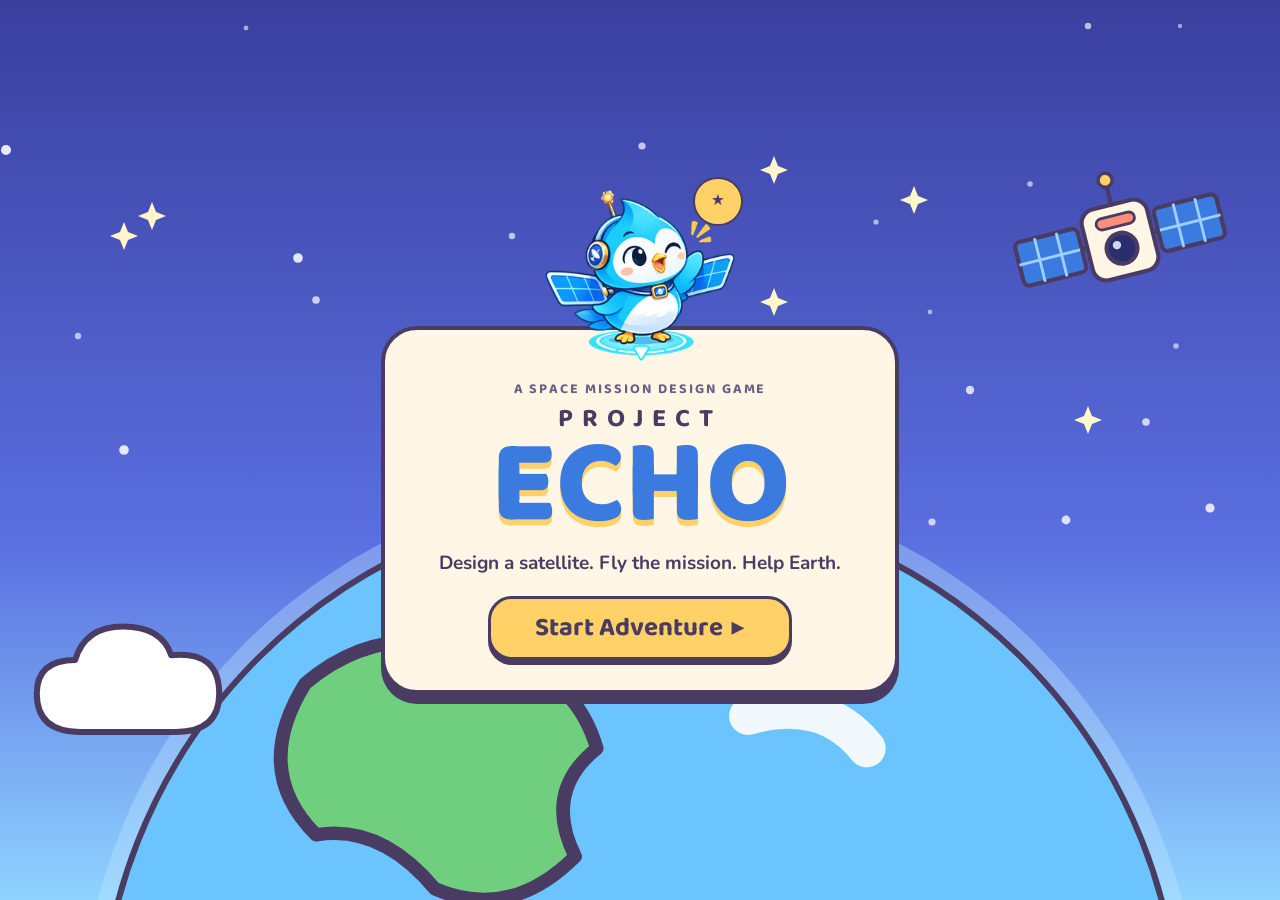
==== commit 723976fb: "Add Project ECHO: story, Mission Room and whole-game theme around the existing game Story and naviga" ====
--- a/game/index.html
+++ b/game/index.html
@@ -3,10 +3,11 @@
 <head>
 <meta charset="utf-8">
 <meta name="viewport" content="width=device-width, initial-scale=1">
-<title>Earth Missions — Mission Lab</title>
+<title>Project ECHO: a space mission design game</title>
 <link rel="preconnect" href="https://fonts.googleapis.com">
 <link href="https://fonts.googleapis.com/css2?family=Space+Grotesk:wght@500;700&family=Inter:wght@400;500;600&display=swap" rel="stylesheet">
 <link href="https://fonts.googleapis.com/css2?family=Anton&family=Poppins:wght@300;400;500;600;700&display=swap" rel="stylesheet">
+<link href="https://fonts.googleapis.com/css2?family=Baloo+2:wght@600;700;800&family=Nunito:wght@600;700;800&display=swap" rel="stylesheet">
 <style>
 :root{
   --img-hero:url(assets/hero.jpg);--img-horizon:url(assets/horizon.jpg);--img-half:url(assets/half.jpg);--img-side:url(assets/side.jpg);
@@ -339,9 +340,11 @@
 const GLOBE='assets/globe.webp';
 const $=s=>document.querySelector(s);
 const fmt=n=>(Math.round(n*10)/10).toString();
+// Health v2: explain any health change in a challenge result (unpowered hours and deep-discharge hours come from the engine).
+function healthNote(b,a){if(a.health>=b.health)return '';const uh=(a.unpoweredHours||0)-(b.unpoweredHours||0),dh=(a.deepHours||0)-(b.deepHours||0);const why=[uh>0?`essential systems unpowered ${uh} h`:'',dh>0?`battery below 25% for ${dh} h, which wears it out`:''].filter(Boolean).join('; ');return ` Health ${b.health}% → ${a.health}%${why?` (${why})`:''}.`;}
 
 /* ================== DATA ================== */
-const ENG=window.SWEngine, CFG=ENG.makeConfig('v34');
+const ENG=window.SWEngine, CFG=ENG.makeConfig('v35');
 const PARTLABEL={instrument:'Scientific instrument',observation:'Observation system',power:'Power system',comms:'Communication system',storage:'Data storage'};
 const PARTFX={
  instrument:{std:p=>`${p.sizeGB} GB/image · ${p.basePts} pt/image · ${p.imgKW} kW while imaging`,adv:p=>`${p.sizeGB} GB/image · ${p.basePts} pts/image · ${p.imgKW} kW while imaging`},
@@ -372,7 +375,7 @@
   decide:'how hard to run the satellite while power is low.',
   groups:[{lab:'Power mode',opts:[['normal','Normal operations','Full activity, more drain'],['save','Power saving','25% less extra power, 1 picture/hour max']]},
           {lab:'Observation mode',opts:[['freq','Frequent','As many pictures as hardware allows'],['occ','Occasional','One picture every 2 hours']]}],
-  lesson:'Solar panels and batteries work as a team; when sunlight drops, stored energy decides what you can do.'},
+  lesson:'Solar panels and batteries work as a team; when sunlight drops, stored energy decides what you can do. Draining the battery below 25% wears it out and costs health.'},
  {title:'Urgent hurricane update',sub:'Deliver a fresh image before the deadline.',
   alert:'The storm is nearing the coast. Forecasters need a fresh image delivered before hour 24.',
   decide:'how fast to send data and how much power to spend.',
@@ -384,7 +387,7 @@
 /* ================== STATE ================== */
 const S={screen:'signin',design:{instrument:'std',observation:'std',power:'std',comms:'std',storage:'std'},unlocked:false};
 function resetOps(){
-  S.ops={ci:0,phase:'alert',choice:CH.map(c=>c.groups.map(g=>g.opts[0][0])),M:Object.assign(ENG.newMission(S.design,'v34',S.scn.storm),{traceOn:true}),delta:{},log:[]};
+  S.ops={ci:0,phase:'alert',choice:CH.map(c=>c.groups.map(g=>g.opts[0][0])),M:Object.assign(ENG.newMission(S.design,'v35',S.scn.storm),{traceOn:true}),delta:{},log:[]};
 }
 function D(){return ENG.derive(S.ops.M)}
 
@@ -601,12 +604,13 @@
     met=!sn.missed;badge=met?'All images stored':'Storage limited';}
   else if(ci===2){
     good=`${sn.captured.length} images during the anomaly (${fmt(capPts)} pts); ${sn.delivered.length} reached Earth.`;
-    trade=`Battery ${Math.round(before.batteryPct)}% → ${Math.round(after.batteryPct)}%. Energy balance over 6 h: ${eNet>=0?'+':''}${fmt(eNet)} kWh (solar ${fmt(sn.solarKWh)}, essential ${fmt(sn.essentialKWh)}, imaging ${fmt(sn.imagingKWh)}, sending ${fmt(sn.commsKWh)}).${miss}${after.health<before.health?` Essential systems lost power: health ${before.health}% → ${after.health}%.`:''}${M.failed?' Critical failure: science and sending stopped.':''}`;
-    met=!sn.missed&&after.health===before.health;badge=M.failed?'Critical failure':after.health<before.health?'Safe-mode incident':sn.missed?'Operations reduced':'Anomaly managed';}
+    trade=`Battery ${Math.round(before.batteryPct)}% → ${Math.round(after.batteryPct)}%. Energy balance over 6 h: ${eNet>=0?'+':''}${fmt(eNet)} kWh (solar ${fmt(sn.solarKWh)}, essential ${fmt(sn.essentialKWh)}, imaging ${fmt(sn.imagingKWh)}, sending ${fmt(sn.commsKWh)}).${miss}${M.failed?' Critical failure: science and sending stopped.':''}`;
+    met=!sn.missed&&after.health===before.health;badge=M.failed?'Critical failure':after.unpoweredHours>before.unpoweredHours?'Power incident':after.health<before.health?'Battery stressed':sn.missed?'Operations reduced':'Anomaly managed';}
   else {
     good=`Sent ${sn.delivered.length} images in the final 6 hours (+${fmt(delPts)} useful pts). ${after.critical?`Fresh image captured at ${fmt(after.criticalRec.t)} h reached forecasters at ${fmt(after.criticalRec.deliveredAt)} h.`:''}`;
     trade=after.critical?`Sending used ${fmt(sn.commsKWh)} kWh. ${after.nOnboard} image(s) never left the satellite.`:`No fresh phase-4 image reached Earth by hour 24${after.hasPhase4?' (it was stuck behind other data)':' (none could be taken)'}. ${after.nOnboard} image(s) never left the satellite.`;
     met=after.critical;badge=met?'Update delivered':'Update missed';}
+  trade+=healthNote(before,after);
   o.delta={cov:after.coveredPhases-before.coveredPhases,pts:delPts,batt:after.batteryPct-before.batteryPct,st:after.storagePct-before.storagePct,health:after.health-before.health};
   o.log[ci]={choices:chName,good,trade,met,badge};
   if(ci===3&&ENG.score(M).outcome==='Mission Success')S.unlocked=true;
@@ -662,7 +666,7 @@
   decide:'where to scan at 14:00. Click the map to select areas A, B, or C.',
   groups:[{lab:'Power mode',opts:[['normal','Normal operations','Full activity, more drain'],['save','Power saving','Lower load, 1 image, slower sending']]},
           {lab:'14:00 pass',opts:[['image','Image the pass','Keep watching the fire'],['skip','Skip the pass','Save energy and storage']]}],
-  lesson:'With little sunlight and regular eclipses, the battery decides what you can do. Below 5% the satellite enters safe mode.'},
+  lesson:'With little sunlight and regular eclipses, the battery decides what you can do. Below 25% the battery wears out (health −5 per hour); below 5% the satellite enters safe mode.'},
  {title:'Wildfire expansion',sub:'New activity reported near the community.',hours:'18:00–24:00',win:'Pass 20:00 · contacts 21:00 and 23:00',
   alert:'Responders report new fire activity near the community in region C. One pass left at 20:00, then two short contacts before the deadline.',
   decide:'where to look on the final pass and how fast to send.',
@@ -697,9 +701,17 @@
   if(ci===2)return `Battery drain ${c[0]==='normal'?(c[1]==='image'?'high':'medium'):(c[1]==='image'?'medium':'low')} · ${c[1]==='image'?'keeps watching the fire':'no images at 14:00'}`;
   const det=P.instrument.sens*WC.mode[o.choice[0][1]].detect*WC.footprint[c[0]].detect;
   return `${c[0]==='wide'?`Region C in view · detection strength ${det.toFixed(2)}`:'Region C not in view'} · sending ${c[1]==='fast'?'fast, more power':'half speed, less power'}`;}
+function fireGoalChecklist(){const o=S.f,M=o.M,sc=WF.score(M),x=live(fD());
+ const g4=M.failed?'x':(x.t>=24-1e-9&&sc.gates.G4)?'ok':'';
+ const items=[['Warn about a new hotspot within 2 hours of detecting it.',sc.gates.G2?'ok':''],['Deliver at least 3 science points.',sc.gates.G1?'ok':''],['Deliver a final fire image by the end of the mission.',sc.gates.G3?'ok':''],['Keep the satellite powered.',g4]];
+ const dot=s=>s==='ok'?'<span class="gl-dot ok" aria-hidden="true">✓</span>':s==='x'?'<span class="gl-dot x" aria-hidden="true">✕</span>':'<span class="gl-dot" aria-hidden="true"></span>';
+ const n=items.filter(i=>i[1]==='ok').length;
+ return `<div class="glass dash"><details open><summary class="gl-sum"><h4 style="margin:0"><i></i>Mission checklist</h4><span class="n">${n} / 4</span></summary>
+  <ul class="gl-list">${items.map(i=>`<li class="${i[1]}">${dot(i[1])}<span>${i[0]}</span></li>`).join('')}</ul></details></div>`;}
 function fDash(){const o=S.f,d=o.delta,x=live(fD()),M=o.M;
  const col=v=>v.startsWith('Delivered on')||v==='Delivered'?'var(--good)':v==='Missed'||v==='Not detected'||v==='Delivered late'?'var(--bad)':v==='Pending'?'var(--warn)':'#fff';
  return `<div class="side">
+  ${fireGoalChecklist()}
   <div class="glass dash"><h4><i></i>Mission goal</h4>
    ${meter('Passes covered',x.coveredPasses,4,v=>`<b>${v} / 4 passes</b>`,x.coveredPasses>=3?'':'warn',dlt(d.cov))}
    ${meter('Useful data delivered',x.deliveredScience,WC.requiredScience,v=>`<b>${fmt(v)} / ${WC.requiredScience} pts</b>`,x.deliveredScience>=WC.requiredScience?'':'warn',dlt(d.pts,' pts'))}</div>
@@ -769,12 +781,13 @@
    met=!late;badge=met?'Contact used':'Alerts late';}
  else if(ci===2){const safe=evs.some(m=>m.includes('Safe mode entered'));
    good=`${imgs.length?`${imgs.length} image(s) at ${pT(2)} (${found.length?found.join(', '):'no detection'}).`:`${pT(2)} pass not imaged.`} ${sentTxt}`;
-   trade=`Battery ${Math.round(before.batteryPct)}% → ${Math.round(after.batteryPct)}% with solar at ${faultPct('fire')}${fA().eclipse.eclipseSteps.length?' and an eclipse every orbit':' (this orbit has no eclipse)'}.${safe?' The satellite dropped into SAFE MODE (health −10).':''}${skipped.length?' '+skipped.join('; ')+'.':''}${M.failed?' Critical failure.':''}`;
+   trade=`Battery ${Math.round(before.batteryPct)}% → ${Math.round(after.batteryPct)}% with solar at ${faultPct('fire')}${fA().eclipse.eclipseSteps.length?' and an eclipse every orbit':' (this orbit has no eclipse)'}.${safe?' The satellite dropped into SAFE MODE and paused science to protect itself.':''}${skipped.length?' '+skipped.join('; ')+'.':''}${M.failed?' Critical failure.':''}`;
    met=!safe&&!M.failed;badge=M.failed?'Critical failure':safe?'Safe mode':'Anomaly managed';}
  else {const e5=fresh.find(i=>i.kind==='alert'&&i.critical);
    good=`${imgs.length?`Final pass found: ${found.length?found.join(', '):'nothing'}.`:'No final image.'} ${sentTxt}`;
    trade=`${e5?(after.critStatus==='Delivered on time'?`New-hotspot alert delivered ${fmt(e5.deliveredAt-e5.t)} h after detection.`:`New-hotspot alert ${after.critStatus.toLowerCase()}.`):'The new hotspot in region C was never detected.'} ${after.finalUpdate?`A ${pT(3)} image reached Earth before the deadline.`:`No ${pT(3)} image reached Earth by 24:00.`} ${M.items.filter(i=>i.status==='stored').length} item(s) never left the satellite.`;
    met=after.critStatus==='Delivered on time'&&after.finalUpdate;badge=met?'Responders updated':'Update incomplete';}
+ trade+=healthNote(before,after);
  o.delta={cov:after.coveredPasses-before.coveredPasses,pts:after.deliveredScience-before.deliveredScience,batt:after.batteryPct-before.batteryPct,st:after.storagePct-before.storagePct,health:after.health-before.health};
  o.log[ci]={choices:chName,good,trade,met,badge};}
 function showFAlert(){const o=S.f,ch=chx('fire',o.ci);
@@ -815,7 +828,7 @@
 
 
 /* ================== FLOOD WATCH ================== */
-const FL=window.FLEngine, LC=FL.makeConfig('v41');
+const FL=window.FLEngine, LC=FL.makeConfig('v42');
 const LLABEL={instrument:'Imaging instrument',observation:'Targeting system',power:'Power system',comms:'Communication system',storage:'Data storage'};
 const LFX={instrument:p=>p.kind==='optical'?`Needs daylight & clear sky · ${p.sizeGB} GB/map · +${p.imgKW} kW`:`Sees through clouds & at night · ${p.sizeGB} GB/map · +${p.imgKW} kW`,
  observation:p=>`Up to ${p.perPass} map${p.perPass>1?'s':''} per pass`,power:p=>`${p.solarKW} kW solar · ${p.battKWh} kWh battery`,
@@ -835,7 +848,7 @@
           {lab:'Storage policy',opts:[['keep','Keep every map','New maps are turned away when storage is full'],['prio','Make room for the best maps','Drops the least useful map to fit a better one']]}],
   lesson:'A high-detail photo of clouds is worth almost nothing. Processing on board can save storage and downlink time.'},
  {title:'Power anomaly in the dark',sub:'Solar arrays misaligned: 25% power for 6 hours.',hours:'22:00–04:00',win:'Passes 23:00, 02:00 (night)',
-  alert:'A solar-array drive fault leaves only 25% of normal power through the night. Below 10% battery the satellite enters safe mode and stops science until it recovers to 30%.',
+  alert:'A solar-array drive fault leaves only 25% of normal power through the night. Below 25% the battery wears out (health −5 per hour). Below 10% the satellite enters safe mode and stops science until it recovers to 30%.',
   decide:'how hard to run the satellite and how many maps to attempt at night.',
   groups:[{lab:'Power mode',opts:[['normal','Normal operations','Full activity, standby load on'],['save','Power saving','Shed standby load, slower sending, 1 map per pass']]},
           {lab:'Imaging plan',opts:[['full','Full imaging','Both night passes'],['minimal','Minimal imaging','1 map at 23:00 only; 1 map per pass after']]}],
@@ -850,7 +863,7 @@
 const LZ=[['UV','Upper Valley',0],['FARM','Farmland',33.3],['TOWN','Riverside Town',66.6]];
 S.ldesign={instrument:'std',observation:'std',power:'std',comms:'std',storage:'std'};
 const lt=h=>{const H=(10+Math.floor(h+1e-9))%24,m=Math.round((h-Math.floor(h+1e-9))*60);return `${String(H).padStart(2,'0')}:${String(m).padStart(2,'0')}`};
-function resetL(){S.l={ci:0,phase:'alert',choice:LCH.map(c=>c.groups.map(g=>g.opts[0][0])),M:Object.assign(FL.newMission(S.ldesign,'v41',S.scn.flood),{traceOn:true}),log:[],delta:{}};}
+function resetL(){S.l={ci:0,phase:'alert',choice:LCH.map(c=>c.groups.map(g=>g.opts[0][0])),M:Object.assign(FL.newMission(S.ldesign,'v42',S.scn.flood),{traceOn:true}),log:[],delta:{}};}
 function lTotals(){let kg=LC.bus.kg,m=LC.bus.costM;LPARTS.forEach(p=>{const o=p[S.ldesign[p.key]];kg+=o.kg;m+=o.costM});return{kg,m}}
 function lD(){const M=S.l.M,d=FL.derive(M);const nextP=LC.passes.find(p=>p.h>=d.t-1e-9),nextC=LC.contacts.find(c=>c>=d.t-1e-9);
   d.nextPass=nextP?lt(nextP.h):'none';d.nextContact=nextC!==undefined?lt(nextC):'none';return d;}
@@ -870,9 +883,17 @@
   if(ci===1)return opt?`Clouds: 70% and 85% · ${c[0]==='mask'?'cloudy maps screened before storage':'cloudy maps stored anyway'}`:`Radar sees through clouds · ${c[0]==='mask'?'maps shrink to 30%':'2 GB-class maps fill storage fast'}`;
   if(ci===2)return opt?'Camera cannot map at night: focus on the battery and sending the backlog':`Radar night maps cost ${P.instrument.imgKW} kW each · battery drain ${c[0]==='normal'?'high':'lower'}`;
   return `${c[0]==='relay'?'Relay windows right after each pass':'Wait for the 06:30 and 09:30 contacts'} · sending ${c[1]==='eco'?'slower, less power':'full speed'}`;}
+function floodGoalChecklist(){const o=S.l,M=o.M,sc=FL.score(M),x=live(lD());
+ const g4=M.failed?'x':(x.t>=24-1e-9&&sc.gates.G4)?'ok':'';
+ const items=[['Map all 3 zones of the valley.',sc.gates.G2?'ok':''],['Deliver at least 5 map points.',sc.gates.G1?'ok':''],['Deliver a fresh map of the town by the end.',sc.gates.G3?'ok':''],['Keep the satellite powered.',g4]];
+ const dot=s=>s==='ok'?'<span class="gl-dot ok" aria-hidden="true">✓</span>':s==='x'?'<span class="gl-dot x" aria-hidden="true">✕</span>':'<span class="gl-dot" aria-hidden="true"></span>';
+ const n=items.filter(i=>i[1]==='ok').length;
+ return `<div class="glass dash"><details open><summary class="gl-sum"><h4 style="margin:0"><i></i>Mission checklist</h4><span class="n">${n} / 4</span></summary>
+  <ul class="gl-list">${items.map(i=>`<li class="${i[1]}">${dot(i[1])}<span>${i[0]}</span></li>`).join('')}</ul></details></div>`;}
 function lDash(){const o=S.l,d=o.delta,x=live(lD());
  const col=v=>v==='Delivered'?'var(--good)':v==='Missed'?'var(--bad)':v==='Pending'?'var(--warn)':'#fff';
  return `<div class="side">
+  ${floodGoalChecklist()}
   <div class="glass dash"><h4><i></i>Mission goal</h4>
    ${meter('Flood map coverage',x.coveredZones,3,v=>`<b>${v} / 3 zones</b>`,x.coveredZones>=3?'':'warn',dlt(d.cov))}
    ${meter('Useful maps delivered',x.delivered,LC.requiredMaps,v=>`<b>${fmt(v)} / ${LC.requiredMaps} map pts</b>`,x.delivered>=LC.requiredMaps?'':'warn',dlt(d.pts,' pts'))}</div>
@@ -942,6 +963,7 @@
  else {met=after.town;badge=met?'Town update delivered':'Town update missed';
    good=after.town?'A fresh map of Riverside Town reached responders before the deadline.':(sent.length?'You pushed more maps down to the ground in the final hours.':'You tried to clear the backlog in the final hours.');
    trade=after.town?(after.nOnboard>0?'But a few maps never left the satellite.':'You gave up very little: the downlink kept up with everything you mapped.'):'But no fresh town map reached the ground in time.';}
+ trade+=healthNote(before,after);
  o.delta={cov:after.coveredZones-before.coveredZones,pts:after.delivered-before.delivered,batt:after.batteryPct-before.batteryPct,st:after.storagePct-before.storagePct,health:after.health-before.health};
  o.log[ci]={choices:chName,good,trade,met,badge};}
 function showLAlert(){const o=S.l,ch=chx('flood',o.ci);
@@ -1047,6 +1069,11 @@
 <script src="floodui.js"></script>
 <script src="design-ui.js"></script>
 <script src="report.js"></script>
+<script src="report-ff.js"></script>
 <script src="ops-layout.js"></script>
+<link rel="stylesheet" href="echo/echo.css">
+<script src="echo/echo-art.js"></script>
+<script src="echo/echo-story.js"></script>
+<script src="echo/echo.js"></script>
 </body>
 </html>
--- a/game/echo/echo.css
+++ b/game/echo/echo.css
@@ -0,0 +1,264 @@
+/* PROJECT ECHO — look and feel. Presentation only.
+ * 1. tokens  2. bright story scenes (title, episodes, room, comic, dialogue, notebook)
+ * 3. the existing workspaces re-dressed as ECHO's friendly "console screens" (same markup, same controls)
+ */
+:root{
+  --e-ink:#4a3b63;--e-ink2:#6d5d86;--e-cream:#fff6e6;--e-peach:#ffd9bf;--e-coral:#ff8f7a;--e-sun:#ffd166;--e-sky:#6cc4ff;--e-deep:#3b7be0;
+  --e-mint:#7fe0c2;--e-teal:#3fbfa8;--e-lav:#b9a5ff;--e-pink:#ffb3c7;
+  --e-display:"Baloo 2","Fredoka","Nunito","Trebuchet MS",ui-rounded,system-ui,sans-serif;
+  --e-body:"Nunito","Trebuchet MS",ui-rounded,system-ui,sans-serif;
+}
+body.echo{font-family:var(--e-body);background:#fff1dc}
+body.echo #bg{display:none}
+body.echo #stepBtn,body.echo #stepPop,body.echo #helpBtn{display:none!important}
+
+/* ---------- shared buttons ---------- */
+.eb{display:inline-flex;align-items:center;justify-content:center;gap:8px;min-height:48px;padding:0 24px;border-radius:18px;border:3px solid var(--e-ink);font-family:var(--e-display);font-weight:700;font-size:18px;color:var(--e-ink);background:#fff;box-shadow:0 5px 0 var(--e-ink);cursor:pointer;transition:transform .12s,box-shadow .12s,filter .12s}
+.eb:hover{transform:translateY(-2px);box-shadow:0 7px 0 var(--e-ink);filter:brightness(1.05)}
+.eb:active{transform:translateY(4px);box-shadow:0 1px 0 var(--e-ink)}
+.eb:focus-visible,.eb-icon:focus-visible,.rhot:focus-visible,.eb-link:focus-visible,.room-echo:focus-visible{outline:4px solid #fff;outline-offset:3px;box-shadow:0 0 0 7px var(--e-deep)}
+.eb-sun{background:var(--e-sun)}.eb-sky{background:var(--e-sky)}.eb-ghost{background:var(--e-cream)}
+.eb-big{min-height:64px;font-size:26px;padding:0 44px;border-radius:24px}
+.eb-link{background:none;border:0;font-family:var(--e-display);font-weight:600;font-size:16px;color:var(--e-ink2);text-decoration:underline;cursor:pointer;padding:10px 12px;border-radius:10px}
+.eb-icon{width:52px;height:52px;border-radius:16px;border:3px solid var(--e-ink);background:var(--e-cream);box-shadow:0 4px 0 var(--e-ink);display:grid;place-items:center;cursor:pointer;font-size:20px;font-weight:800;color:var(--e-ink);transition:transform .12s}
+.eb-icon:hover{transform:translateY(-2px) rotate(-4deg)}.eb-icon svg{width:34px;height:34px}
+.et-chip{display:inline-block;padding:2px 12px;border-radius:999px;border:2px solid var(--e-ink);font-family:var(--e-display);font-weight:700;font-size:14px;color:var(--e-ink);background:#fff;margin-left:8px;vertical-align:middle}
+.et-chip.ok{background:var(--e-mint)}.et-chip.no{background:var(--e-coral)}.et-chip.mid{background:var(--e-sun)}
+.e-logo{display:inline-flex;align-items:baseline;gap:8px;font-family:var(--e-display);color:var(--e-ink)}
+.e-logo i{font-style:normal;font-weight:700;font-size:14px;letter-spacing:.2em}.e-logo b{font-weight:800;font-size:28px;color:var(--e-deep);letter-spacing:.02em}
+
+/* ---------- art animation (all inside SVG; switched off for reduced motion) ---------- */
+.echo-dir{width:100%;height:100%;display:block;overflow:visible}
+.echo-m{position:relative;display:block;width:100%;height:100%}.echo-m img{width:100%;height:100%;object-fit:contain;display:block;transition:transform .3s}
+.echo-m .em{position:absolute;right:-4%;top:-2%;width:26%;aspect-ratio:1;border-radius:50%;border:2px solid var(--e-ink);background:var(--e-sun);color:var(--e-ink);display:grid;place-items:center;font:800 clamp(11px,1.1em,22px)/1 var(--e-display);font-style:normal;animation:e-pop .4s both}
+.echo-m.m-worry img{transform:rotate(-7deg)}.echo-m.m-think img{transform:rotate(6deg)}.echo-m.m-sad img{transform:rotate(9deg) translateY(4%);filter:saturate(.65)}.echo-m.m-worry .em{background:var(--e-coral)}.echo-m.m-sad .em{background:var(--e-lav)}
+@keyframes e-bob{0%,100%{transform:translateY(0)}50%{transform:translateY(-8px)}}
+@keyframes e-spin{to{transform:rotate(-360deg)}}
+@keyframes e-tw{0%,100%{opacity:1}50%{opacity:.25}}
+@keyframes e-flick{0%,100%{transform:scale(1,1)}50%{transform:scale(.94,1.08)}}
+@keyframes e-drift{0%,100%{transform:translate(0,0)}50%{transform:translate(10px,-8px)}}
+@keyframes e-wob{0%,100%{transform:translateX(0)}50%{transform:translateX(-12px)}}
+@keyframes e-sway{0%,100%{transform:rotate(-3deg)}50%{transform:rotate(3deg)}}
+@keyframes e-blink{0%,100%{opacity:1}50%{opacity:.35}}
+@keyframes e-ping{0%{opacity:0}30%{opacity:1}100%{opacity:0}}
+@keyframes e-pop{0%{transform:scale(0)}70%{transform:scale(1.15)}100%{transform:scale(1)}}
+@keyframes e-fly{0%{transform:translate(0,0);opacity:0}15%{opacity:1}100%{transform:translate(300px,130px);opacity:0}}
+@keyframes e-conf{0%{transform:translateY(-40px)}100%{transform:translateY(520px)}}
+@keyframes e-scan{0%{transform:translateY(0)}100%{transform:translateY(134px)}}
+@keyframes e-flap{0%,100%{transform:rotate(0)}50%{transform:rotate(-10deg)}}
+.bob,.bobs{animation:e-bob 3.2s ease-in-out infinite}.spin{animation:e-spin 14s linear infinite}.spin.slow{animation-duration:40s}.spin.rev{animation:e-spin 3s linear infinite reverse}
+.tw{animation:e-tw 2.4s ease-in-out infinite}.flick{animation:e-flick .5s ease-in-out infinite;transform-box:fill-box;transform-origin:50% 100%}.drift{animation:e-drift 5s ease-in-out infinite}.drift-slow{animation:e-drift 14s ease-in-out infinite}
+.wob,.rain{animation:e-wob 4s ease-in-out infinite}.sway{animation:e-sway 4s ease-in-out infinite;transform-box:fill-box;transform-origin:50% 0}
+.led,.bulb,.lowbat,.zap,.beam,.holo-beam{animation:e-blink 1.8s ease-in-out infinite}.ping{animation:e-ping 1.6s ease-out infinite}
+.pop{animation:e-pop .5s both;transform-box:fill-box;transform-origin:center}.fly{animation:e-fly 1.6s linear infinite}.conf{animation:e-conf 2.6s linear infinite}
+.scan{animation:e-scan 2.6s linear infinite}.snap{animation:e-blink 1s steps(2) infinite}.ghost{opacity:.28}
+.echo-bird .ew{transform-box:fill-box;transform-origin:100% 50%;animation:e-flap 1.4s ease-in-out infinite}.echo-bird .e-ant{animation:e-blink 1.4s ease-in-out infinite}
+
+/* ---------- title ---------- */
+.e-title{position:relative;min-height:100vh;display:grid;place-items:center;overflow:hidden;background:#3a3f9e}
+.e-title-art{position:absolute;inset:0}.e-title-art svg,.cm-art{width:100%;height:100%;display:block}
+.e-title-card{position:relative;text-align:center;background:var(--e-cream);border:4px solid var(--e-ink);border-radius:36px;box-shadow:0 10px 0 var(--e-ink);padding:34px 54px 30px;max-width:min(560px,92vw);color:var(--e-ink);animation:e-pop .5s both}
+.e-kicker{font-family:var(--e-display);font-weight:700;letter-spacing:.14em;text-transform:uppercase;font-size:14px;color:var(--e-ink2)}
+.e-logo-big{font-family:var(--e-display);line-height:.9;margin:8px 0 10px}.e-logo-big i{display:block;font-style:normal;font-weight:700;font-size:26px;letter-spacing:.34em;color:var(--e-ink)}
+.e-logo-big b{display:block;font-weight:800;font-size:clamp(72px,11vw,120px);color:var(--e-deep);text-shadow:0 6px 0 var(--e-sun)}
+.e-title-card p{font-size:19px;font-weight:700;margin-bottom:20px}.e-title-card .eb-link{display:block;margin:10px auto 0}
+
+/* ---------- episodes ---------- */
+body.echo[data-scr="missions"]{background:linear-gradient(180deg,#bfe9ff 0,#e9f8ff 45%,#fff1dc 100%)}
+.e-missions{padding:18px clamp(16px,4vw,56px) 90px;color:var(--e-ink)}
+.e-top{display:flex;align-items:center;gap:14px}
+.e-mis-head{display:flex;align-items:center;gap:14px;margin:18px 0 4px}.e-mis-echo{width:92px;height:92px;flex:none;animation:e-bob 3s ease-in-out infinite}
+.e-bubble{position:relative;background:#fff;border:3px solid var(--e-ink);border-radius:22px;padding:12px 20px;font-family:var(--e-display);font-weight:700;font-size:22px;box-shadow:0 4px 0 var(--e-ink)}
+.e-bubble::before{content:"";position:absolute;left:-12px;top:50%;width:18px;height:18px;background:#fff;border-left:3px solid var(--e-ink);border-bottom:3px solid var(--e-ink);transform:translateY(-50%) rotate(45deg)}
+body.echo .e-mis-grid{margin-top:18px;gap:26px}
+body.echo .e-ep{background:#fff;border:4px solid var(--e-ink);border-radius:30px;box-shadow:0 8px 0 var(--e-ink);overflow:hidden;color:var(--e-ink);transition:transform .2s}
+body.echo .e-ep:hover{transform:translateY(-6px) rotate(-.6deg)}
+body.echo .e-ep .art{height:200px;border-bottom:4px solid var(--e-ink)}
+body.echo .e-ep .body{padding:16px 22px 22px}
+.e-ep-n{font-family:var(--e-display);font-weight:700;font-size:14px;letter-spacing:.06em;text-transform:uppercase;color:var(--e-ink2)}
+.e-rec{background:var(--e-sun);border:2px solid var(--e-ink);border-radius:999px;padding:1px 10px;margin-left:6px;color:var(--e-ink);letter-spacing:0;text-transform:none}
+body.echo .e-ep h3{font-family:var(--e-display)!important;font-weight:800;font-size:32px;text-transform:none;letter-spacing:0;margin:2px 0 4px;color:var(--e-ink)}
+body.echo .e-ep p{color:var(--e-ink2);font-size:16px;font-weight:600;line-height:1.4;margin-bottom:14px}
+.e-ep.ep-fire .e-ep-n{color:#c8553d}.e-ep.ep-flood .e-ep-n{color:#2a7fc4}.e-best{font-size:14px;font-weight:700;margin-bottom:10px}
+
+/* ---------- mission room ---------- */
+body.echo[data-scr="room"]{background:#ffe3c8;overflow:hidden}
+.e-room{min-height:100vh;display:grid;place-items:center;animation:none}
+.room-stage{position:relative;width:min(100vw,177.78vh);aspect-ratio:16/9;overflow:hidden;--px:0;--py:0}
+.room-svg{position:absolute;inset:0;width:100%;height:100%}
+.room-svg .par.p0{transform:translate(calc(var(--px)*-26px),calc(var(--py)*-14px))}.room-svg .par.p1{transform:translate(calc(var(--px)*-8px),0)}.room-svg .par.p2{transform:translate(calc(var(--px)*6px),0)}
+.room-svg .par{transition:transform .25s ease-out}
+.room-svg .hs{transition:filter .2s}
+.room-svg .hs.go{filter:drop-shadow(0 0 10px #fff) drop-shadow(0 0 22px #ffe680);animation:e-glow 1.3s ease-in-out infinite}
+@keyframes e-glow{0%,100%{filter:drop-shadow(0 0 6px #fff) drop-shadow(0 0 14px #ffe680)}50%{filter:drop-shadow(0 0 12px #fff) drop-shadow(0 0 34px #ffd84a)}}
+.rhot{position:absolute;background:none;border:0;border-radius:24px;cursor:pointer;padding:0;color:var(--e-ink)}
+.rhot:hover{background:rgba(255,255,255,.22);box-shadow:inset 0 0 0 4px #fff}
+.rhot.is-go{box-shadow:inset 0 0 0 4px rgba(255,255,255,.9);animation:e-ring 1.3s ease-in-out infinite}
+@keyframes e-ring{0%,100%{box-shadow:inset 0 0 0 4px rgba(255,255,255,.9),0 0 0 0 rgba(255,214,74,.7)}50%{box-shadow:inset 0 0 0 4px #fff,0 0 0 14px rgba(255,214,74,0)}}
+.rhot-lab{position:absolute;left:50%;bottom:-18px;transform:translateX(-50%);white-space:nowrap;background:#fff;border:3px solid var(--e-ink);border-radius:999px;padding:2px 14px;font-family:var(--e-display);font-weight:700;font-size:clamp(12px,1.25vw,17px);box-shadow:0 3px 0 var(--e-ink);opacity:0;transition:opacity .15s;pointer-events:none;z-index:3}
+.rhot:hover .rhot-lab,.rhot:focus-visible .rhot-lab,.rhot.is-go .rhot-lab{opacity:1}.rhot.is-go .rhot-lab{background:var(--e-sun)}
+.rhot-arrow{position:absolute;left:50%;top:-34px;width:0;height:0;border:16px solid transparent;border-top:22px solid var(--e-coral);transform:translateX(-50%);filter:drop-shadow(0 3px 0 var(--e-ink));animation:e-bob 1s ease-in-out infinite;pointer-events:none}
+.rhot-badge{position:absolute;right:-6px;top:-6px;width:34px;height:34px;border-radius:50%;border:3px solid var(--e-ink);display:grid;place-items:center;font-weight:900;font-size:18px;background:var(--e-mint);box-shadow:0 3px 0 var(--e-ink)}.rhot-badge.no{background:var(--e-sun)}
+.rhot-tag{position:absolute;left:50%;top:-14px;z-index:2;transform:translateX(-50%);white-space:nowrap;background:var(--e-ink);color:#fff;border-radius:10px;padding:2px 10px;font-weight:800;font-size:clamp(11px,1.05vw,14px);pointer-events:none}
+.room-echo{position:absolute;width:9.5%;aspect-ratio:1;background:none;border:0;cursor:pointer;animation:e-bob 2.6s ease-in-out infinite;transition:left .7s cubic-bezier(.4,1.4,.5,1),top .7s cubic-bezier(.4,1.4,.5,1);z-index:4;border-radius:50%}
+.room-goal{position:absolute;left:1.6%;top:2.4%;max-width:30%;background:#fffbe9;border:3px solid var(--e-ink);border-radius:26px 26px 26px 8px;box-shadow:0 5px 0 var(--e-ink);padding:10px 18px 12px;font-family:var(--e-display);font-weight:700;font-size:clamp(15px,1.7vw,24px);line-height:1.15;color:var(--e-ink);z-index:5}
+.room-goal small{display:block;font-size:.55em;letter-spacing:.1em;text-transform:uppercase;color:var(--e-ink2);margin-bottom:2px}
+.room-top{position:absolute;right:1.6%;top:2.4%;display:flex;gap:10px;z-index:5}.room-top .eb{min-height:52px;font-size:16px;padding:0 16px}
+.room-steps{position:absolute;left:50%;bottom:2.2%;transform:translateX(-50%);display:flex;align-items:center;gap:6px;background:#fffbe9;border:3px solid var(--e-ink);border-radius:999px;padding:6px 12px;box-shadow:0 4px 0 var(--e-ink);z-index:5;font-family:var(--e-display);font-weight:700;color:var(--e-ink)}
+.room-steps span{min-width:30px;height:30px;padding:0 9px;border-radius:999px;display:grid;place-items:center;font-size:14px;background:#efe8f7;color:var(--e-ink2)}
+.room-steps span.done{background:var(--e-mint);color:var(--e-ink)}.room-steps span.on{background:var(--e-sun);color:var(--e-ink);box-shadow:0 0 0 3px var(--e-ink)}
+.room-steps em{font-style:normal;font-size:12px;letter-spacing:.08em;text-transform:uppercase;color:var(--e-ink2);margin:0 2px 0 8px}
+
+/* ---------- dialogue ---------- */
+#echoHost{position:relative;z-index:80}
+#echoTalk{position:fixed;inset:0;z-index:84;display:flex;align-items:flex-end;justify-content:center;padding:0 16px 26px;background:linear-gradient(0deg,rgba(74,59,99,.28),rgba(74,59,99,0) 46%)}
+#echoTalk[hidden],#echoComic[hidden],#echoNote[hidden],#echoHud[hidden]{display:none}
+.et-box{display:flex;align-items:center;gap:16px;width:min(880px,100%);background:#fffbe9;border:4px solid var(--e-ink);border-radius:30px;box-shadow:0 8px 0 var(--e-ink);padding:14px 20px 14px 14px;color:var(--e-ink);animation:e-rise .28s cubic-bezier(.3,1.5,.5,1) both}
+@keyframes e-rise{from{transform:translateY(40px);opacity:0}to{transform:none;opacity:1}}
+.et-box.dir{background:#eafbf6}
+.et-face{width:96px;height:96px;flex:none;border-radius:26px;border:3px solid var(--e-ink);background:#d6f0ff;padding:5px;overflow:hidden}.dir .et-face{background:#ffe9c9}
+.et-body{flex:1;min-width:0}.et-name{font-family:var(--e-display);font-weight:800;font-size:15px;letter-spacing:.08em;text-transform:uppercase;color:var(--e-deep)}.dir .et-name{color:#1f8f7c}
+.et-text{font-family:var(--e-display);font-weight:600;font-size:clamp(19px,2.2vw,26px);line-height:1.2;margin-top:2px}
+.et-btns{display:flex;flex-direction:column;align-items:center;gap:2px}
+
+/* ---------- comic ---------- */
+#echoComic{position:fixed;inset:0;z-index:86;background:radial-gradient(circle at 50% 30%,#5a63d8,#2f3288);display:grid;place-items:center;padding:16px}
+.ec-wrap{width:min(940px,100%);display:flex;flex-direction:column;gap:12px}
+.ec-title{align-self:flex-start;background:var(--e-sun);border:3px solid var(--e-ink);border-radius:14px;padding:2px 16px;font-family:var(--e-display);font-weight:800;font-size:18px;color:var(--e-ink);transform:rotate(-2deg);box-shadow:0 4px 0 var(--e-ink)}
+.ec-panel{position:relative;border:5px solid var(--e-ink);border-radius:26px;overflow:hidden;background:#fff;box-shadow:0 10px 0 rgba(20,20,60,.5);animation:e-panel .45s cubic-bezier(.3,1.3,.5,1) both}
+@keyframes e-panel{from{transform:translateX(60px) rotate(2deg);opacity:0}to{transform:none;opacity:1}}
+.ec-art{aspect-ratio:16/9;max-height:56vh;width:100%}.ec-art svg{animation:e-zoom 9s ease-out both}
+@keyframes e-zoom{from{transform:scale(1.08)}to{transform:scale(1)}}
+.ec-cap{position:absolute;left:14px;top:14px;max-width:70%;background:#fffbe9;border:3px solid var(--e-ink);border-radius:8px;padding:6px 14px;font-family:var(--e-display);font-weight:700;font-size:clamp(17px,2.1vw,24px);color:var(--e-ink);box-shadow:4px 4px 0 var(--e-ink)}
+.ec-say{display:flex;align-items:center;gap:14px;background:#fffbe9;border:4px solid var(--e-ink);border-radius:26px;padding:10px 18px 10px 10px;color:var(--e-ink);animation:e-rise .3s .15s both}
+.ec-say .et-face{width:72px;height:72px;border-radius:20px}.ec-say p{font-family:var(--e-display);font-weight:600;font-size:clamp(18px,2vw,23px);line-height:1.2}
+.ec-foot{display:flex;align-items:center;gap:10px}.ec-foot .eb-link{color:#fff}
+.ec-dots{display:flex;gap:8px}.ec-dots i{width:14px;height:14px;border-radius:50%;background:rgba(255,255,255,.3);border:2px solid #fff}.ec-dots i.on{background:var(--e-sun)}.ec-dots i.done{background:#fff}
+
+/* ---------- notebook ---------- */
+#echoNote{position:fixed;inset:0;z-index:88;background:rgba(74,59,99,.5);display:grid;place-items:center;padding:16px}
+.en-book{width:min(760px,100%);max-height:88vh;display:flex;flex-direction:column;background:#fffbe9;border:4px solid var(--e-ink);border-radius:28px;box-shadow:0 10px 0 var(--e-ink);color:var(--e-ink);overflow:hidden;animation:e-pop .3s both}
+.en-wrap{display:contents}
+.en-head{display:flex;align-items:center;gap:12px;padding:14px 18px;background:var(--e-sky);border-bottom:4px solid var(--e-ink)}.en-head h2{flex:1;font-family:var(--e-display);font-weight:800;font-size:26px}.en-ic svg{width:40px;height:40px;display:block}
+.en-tabs{display:flex;gap:6px;padding:10px 14px 0;flex-wrap:wrap}.en-tabs button{font-family:var(--e-display);font-weight:700;font-size:16px;color:var(--e-ink);padding:8px 16px;border:3px solid var(--e-ink);border-bottom:0;border-radius:14px 14px 0 0;background:#efe8f7;cursor:pointer}.en-tabs button[aria-selected="true"]{background:var(--e-sun)}
+.en-body{padding:16px 20px 20px;overflow:auto;border-top:3px solid var(--e-ink);font-size:16px;line-height:1.5;background:repeating-linear-gradient(#fffbe9 0 31px,#f1e6cf 31px 32px)}
+.en-body h3{font-family:var(--e-display);font-weight:800;font-size:22px;margin:6px 0 4px}.en-body h4{font-family:var(--e-display);font-weight:700;font-size:15px;letter-spacing:.06em;text-transform:uppercase;color:var(--e-deep);margin:14px 0 4px}
+.en-dim{color:var(--e-ink2);font-size:14px}.en-body code{background:#fff;border:2px solid var(--e-ink);border-radius:8px;padding:1px 8px;font-weight:700}
+.en-req{list-style:none;display:grid;gap:6px}.en-req li{display:flex;gap:10px;align-items:center;background:#fff;border:2px solid var(--e-ink);border-radius:12px;padding:6px 12px;font-weight:700}
+.en-req i{flex:none;width:26px;height:26px;border-radius:50%;display:grid;place-items:center;font-style:normal;font-weight:900;font-size:14px;background:#efe8f7;border:2px solid var(--e-ink)}.en-req li.ok i{background:var(--e-mint)}.en-req li.no i{background:var(--e-coral)}
+.en-tab{width:100%;border-collapse:collapse;margin:6px 0 10px;background:#fff;border:2px solid var(--e-ink)}.en-tab td{padding:6px 10px;border-bottom:1px solid #e3d8c2}
+.en-gauges{display:grid;grid-template-columns:1fr 1fr;gap:10px}.en-gauges>div{background:#fff;border:2px solid var(--e-ink);border-radius:12px;padding:8px 12px}.en-gauges span{display:block;font-size:13px;color:var(--e-ink2);font-weight:700}
+.en-bar{height:10px;border-radius:99px;background:#efe8f7;border:2px solid var(--e-ink);overflow:hidden;margin-top:4px}.en-bar i{display:block;height:100%;background:var(--e-mint)}
+.en-gloss{display:grid;grid-template-columns:140px 1fr;gap:6px 14px}.en-gloss dt{font-family:var(--e-display);font-weight:800}.en-gloss dd{margin:0}
+.en-log{background:#fff;border:2px solid var(--e-ink);border-radius:12px;padding:6px 12px;margin-top:6px}.en-log summary{cursor:pointer;font-weight:700}.en-log p{font-size:14px;margin-top:6px}.en-log .et-chip{margin:0 6px 0 0}
+
+/* ---------- ECHO helper on workspaces ---------- */
+#echoHud{position:fixed;right:16px;top:16px;z-index:55}
+.hud-echo{width:64px;height:64px;flex:none;background:#d6f0ff;border:3px solid var(--e-ink);border-radius:20px;box-shadow:0 4px 0 var(--e-ink);padding:4px;cursor:pointer}
+.hud-tip{position:relative;background:#fffbe9;color:var(--e-ink);border:3px solid var(--e-ink);border-radius:18px;padding:8px 14px;font-family:var(--e-display);font-weight:700;font-size:16px;line-height:1.2;box-shadow:0 4px 0 var(--e-ink)}
+#echoHud .eb-icon{width:46px;height:46px;flex:none}#echoHud .eb-icon svg{width:28px;height:28px}
+
+
+/* =====================================================================================
+   3. Whole-game theme. Every gameplay screen (goal, builder, launch check, challenges,
+      results, final report) is one of ECHO's console screens: same markup, same controls,
+      same sizes and geometry. These rules change paint only (colour, type, borders).
+      Scoped to body.echo[data-ws], which echo.js sets on every non-story screen.
+   ===================================================================================== */
+body.echo[data-ws]{background:linear-gradient(165deg,#3a3fa8 0,#4263d2 46%,#2f86c8 100%) fixed;
+  --glass:rgba(27,30,96,.55);--glass2:rgba(27,30,96,.7);--line:rgba(255,255,255,.3);--line2:rgba(255,255,255,.6);--muted:rgba(255,255,255,.88);--dim:rgba(255,255,255,.74);
+  --blue:#9fdcff;--blue2:#3b9dff;--good:#8be8cb;--warn:#ffd66e;--bad:#ffa494;--r:26px}
+body.echo .display,body.echo .panel h2,body.echo .modal h2,body.echo .dhead h3,body.echo .bf-sec h2,body.echo [style*="Anton"],body.echo .cr-hero .out,body.echo .nose .t,body.echo .rv-hero b,body.echo #layer h2,body.echo #layer h3,body.echo #app h1,body.echo #app h2,body.echo #app h3{font-family:var(--e-display)!important;font-weight:800!important;text-transform:none!important;letter-spacing:0!important}
+body.echo .eyebrow{font-family:var(--e-display);font-weight:700;color:var(--e-sun);letter-spacing:.14em}
+body.echo .glass{backdrop-filter:none;-webkit-backdrop-filter:none;border-width:2.5px;box-shadow:0 7px 0 rgba(20,22,70,.32)}
+body.echo .btn{border-radius:16px;font-family:var(--e-display);font-weight:700;border:3px solid var(--e-ink);box-shadow:0 5px 0 rgba(30,22,60,.75);color:var(--e-ink);transition:transform .12s,box-shadow .12s}
+body.echo .btn:hover{transform:translateY(-2px)}body.echo .btn:active{transform:translateY(4px);box-shadow:0 1px 0 rgba(30,22,60,.75)}
+body.echo .btn.primary,body.echo .btn.primary:hover{background:#fff;color:var(--e-ink)}body.echo .btn.blue,body.echo .btn.blue:hover{background:var(--e-sky);color:var(--e-ink)}body.echo .btn.good{background:var(--e-sun);color:var(--e-ink)}
+body.echo .btn.ghost{background:var(--e-cream);color:var(--e-ink);border-color:var(--e-ink)}body.echo .btn.ghost:hover{background:#fff}
+body.echo .btn:focus-visible,body.echo .tg:focus-visible,body.echo .opt:focus-visible,body.echo .backbtn:focus-visible{outline:4px solid var(--e-sun);outline-offset:3px}
+body.echo .chip.solid{background:var(--e-sun);border-color:var(--e-ink);color:var(--e-ink)}
+/* nav bar: a cream sticker strip with ECHO's hint and the notebook */
+body.echo .nav-in{background:var(--e-cream);border:3px solid var(--e-ink);border-radius:22px;height:60px;backdrop-filter:none;-webkit-backdrop-filter:none;box-shadow:0 5px 0 rgba(30,22,60,.5);color:var(--e-ink);gap:14px}
+body.echo .nav .logo{font-family:var(--e-display);font-size:17px;font-weight:800;letter-spacing:0;text-transform:none;color:var(--e-ink)}
+body.echo .nav .logo svg{display:none}
+body.echo .nav .chip{color:var(--e-ink2);border-color:var(--e-ink2)}
+body.echo .backbtn{height:44px;border-radius:14px;border:3px solid var(--e-ink);background:#fff;color:var(--e-ink);font-family:var(--e-display);font-weight:700;font-size:15px;box-shadow:0 3px 0 rgba(30,22,60,.6)}
+body.echo .backbtn:hover{background:var(--e-sun)}
+.e-navtip{flex:1;display:flex;align-items:center;justify-content:flex-start!important;gap:10px;min-width:0}
+body.echo .nav .steps.e-navtip>*{display:flex}body.echo .nav .steps.e-navtip>.e-navsay{display:block}
+.e-navface{width:46px;height:46px;flex:none}
+.e-navsay{min-width:0;background:#fff;border:2.5px solid var(--e-ink);border-radius:14px 14px 14px 4px;padding:5px 14px;font-family:var(--e-display);font-weight:700;font-size:15px;line-height:1.3;color:var(--e-ink);white-space:nowrap;overflow:hidden;text-overflow:ellipsis}
+.e-navsay b{color:var(--e-deep);margin-right:8px;text-transform:uppercase;font-size:12px;letter-spacing:.08em}
+.eb-icon.e-navnote{width:44px;height:44px;border-radius:14px;box-shadow:0 3px 0 var(--e-ink)}.eb-icon.e-navnote svg{width:28px;height:28px}
+@media(max-width:900px){.e-navsay b{display:none}body.echo .nav .chip{display:none}}
+body.echo .linkback{display:inline-flex;align-items:center;height:44px;padding:0 16px;border-radius:14px;border:3px solid var(--e-ink);background:var(--e-cream);color:var(--e-ink);font-family:var(--e-display);font-weight:700;font-size:15px;letter-spacing:0;text-transform:none;box-shadow:0 4px 0 rgba(30,22,60,.75)}
+/* goal cards, builder options */
+body.echo .tg{border-width:3px;border-radius:22px;background:rgba(27,30,96,.6);box-shadow:0 6px 0 rgba(20,22,70,.35);transition:transform .15s}
+body.echo .tg:hover{transform:translateY(-3px)}
+body.echo .tg[aria-checked="true"]{border-color:var(--e-sun);background:rgba(255,209,102,.2);box-shadow:0 6px 0 rgba(20,22,70,.35),0 0 0 3px var(--e-sun) inset}
+body.echo .tg[aria-checked="true"] .mark{background:var(--e-sun);border-color:var(--e-sun);color:var(--e-ink)}
+body.echo .tg .t{font-family:var(--e-display);font-weight:700}
+body.echo .opt,body.echo .part,body.echo .ready{border-width:2.5px;border-radius:18px}
+body.echo .opt.on{border-color:var(--e-sun);background:rgba(255,209,102,.16)}body.echo .opt.on .rd{border-color:var(--e-sun)}
+body.echo .bar{background:rgba(255,255,255,.22)}
+/* dialogs */
+body.echo .modal-wrap{background:rgba(42,45,110,.62);backdrop-filter:none;-webkit-backdrop-filter:none}
+body.echo .modal,body.echo .modal-wrap>.glass{background:#2b2f86;border:4px solid #fff;border-radius:30px;box-shadow:0 10px 0 rgba(20,22,70,.5)}
+body.echo .modal .eyebrow{color:var(--e-sun)}
+body.echo .toast{font-family:var(--e-display);border:3px solid var(--e-ink);box-shadow:0 4px 0 var(--e-ink)}
+body.echo #xpBtn,body.echo #musicBtn{font-family:var(--e-display);font-weight:700;border:3px solid var(--e-ink);background:var(--e-cream);color:var(--e-ink);border-radius:14px;box-shadow:0 4px 0 var(--e-ink)}
+/* the floating XP and music buttons live on the room and episode screens only, so they never cover gameplay controls */
+body.echo[data-ws] #xpBtn,body.echo[data-ws] #musicBtn,body.echo[data-scr="title"] #xpBtn,body.echo[data-scr="title"] #musicBtn{display:none}
+body.echo .view,body.echo .pad{border-width:3px;border-color:rgba(255,255,255,.55);box-shadow:0 7px 0 rgba(20,22,70,.32)}
+body.echo .pad{background:linear-gradient(180deg,#7fc8ff 0,#c9ecff 62%,#9be0b0 62%,#7fd6a0 100%)}
+body.echo .pad::before{display:none}
+/* live gauges and playback bar */
+body.echo .dash .meter .bar i{background-image:linear-gradient(90deg,rgba(255,255,255,.28) 0 50%,transparent 50%);background-size:16px 100%}
+body.echo .jrbar{border-radius:99px}
+/* Flight Director strip on the launch check */
+.er-dir{display:flex;align-items:center;gap:12px;background:#eafbf6;color:var(--e-ink);border:3px solid var(--e-ink);border-radius:20px;padding:8px 14px 8px 8px;margin-bottom:14px}
+.er-dir .et-face{width:60px;height:60px;border-radius:16px;background:#ffe9c9}.er-dir p{font-family:var(--e-display);font-weight:600;font-size:18px;color:var(--e-ink)!important;line-height:1.2}.er-dir b{display:block;font-size:13px;letter-spacing:.08em;text-transform:uppercase;color:#1f8f7c}
+/* ECHO's one line on the compact report */
+.e-rline{display:flex;align-items:center;gap:10px;margin-top:8px;max-width:94%;background:#fffbe9;color:var(--e-ink);border:3px solid var(--e-ink);border-radius:18px 18px 18px 6px;padding:5px 14px 5px 6px;font-family:var(--e-display);font-weight:700;font-size:15px;line-height:1.2;text-align:left}
+.e-rface{width:42px;height:42px;flex:none}.e-rface .em,.e-navface .em{display:none}
+/* compact report: side gutter, natural height (no forced tall wrapper) so it fits one laptop screen under the nav bar */
+body.echo .cr-wrap{min-height:0;padding:14px clamp(16px,2vw,28px) 18px}
+body.echo .cr-hero{min-height:clamp(240px,30vh,320px)}
+body.echo .cr-sc{font-size:clamp(64px,7.5vw,88px)}
+body.echo .acts-row{justify-content:flex-end;flex-wrap:wrap}
+body.echo .cr-try{border-color:var(--e-sun);background:rgba(255,209,102,.14)}
+body.echo .cr-bd-btn{color:#fff;text-decoration:underline;min-height:44px}
+/* goal screen picture */
+.e-brief-art{float:right;width:min(360px,34vw);aspect-ratio:16/9;margin:0 0 14px 24px;border:4px solid #fff;border-radius:24px;overflow:hidden;box-shadow:0 7px 0 rgba(20,22,70,.35)}
+.e-brief-art svg{width:100%;height:100%;display:block}
+/* story bits */
+.e-title-echo{position:absolute;left:50%;top:-150px;width:190px;height:190px;transform:translateX(-50%);animation:e-bob 3s ease-in-out infinite}
+.e-title-card{margin-top:120px;padding-top:48px}.e-continue{margin-top:12px}
+.e-ep-btns{display:flex;gap:10px;flex-wrap:wrap}
+.en-row{display:flex;flex-wrap:wrap;gap:10px}.en-how{padding-left:22px;display:grid;gap:4px}
+.rhot[data-hot="comms"] .rhot-tag{left:auto;right:0;top:auto;bottom:-30px;transform:none}
+.rhot[data-hot="data"] .rhot-tag{top:-30px}
+body.echo[data-scr="room"] #echoHud{display:none}
+@media(max-width:820px){.et-face{width:68px;height:68px}.et-box{flex-wrap:wrap}.et-btns{flex-direction:row;margin-left:auto}
+  .room-goal{max-width:46%}.room-top .eb{display:none}.room-steps em{display:none}.room-steps span{min-width:24px;height:24px;padding:0 6px;font-size:12px}.en-gloss{grid-template-columns:1fr}.en-gauges{grid-template-columns:1fr}.e-brief-art{float:none;width:100%;margin:10px 0}}
+/* room on tall or narrow screens: the scene keeps a comfortable height and scrolls sideways to the glowing object */
+@media (max-aspect-ratio:11/10){
+  .e-room{display:block;place-items:normal;overflow-x:auto;overflow-y:hidden;height:100vh;-webkit-overflow-scrolling:touch;background:#ffe3c8}
+  .room-stage{height:min(100vh,620px);width:calc(min(100vh,620px)*16/9);margin-top:calc((100vh - min(100vh,620px))/2)}
+  .room-goal,.room-steps{display:none}.room-top{position:fixed;right:10px;top:10px}
+}
+@media(prefers-reduced-motion:reduce){body.echo *,body.echo *::before,body.echo *::after{animation:none!important;transition:none!important}}
+/* compact report, tightened so score, goals, decisions, suggestion and actions share one laptop screen */
+body.echo .cr{gap:12px}body.echo .cr-left,body.echo .cr-right{gap:10px}
+body.echo .cr-panel{padding:12px 18px}body.echo .cr-panel h3{margin-bottom:8px;font-size:clamp(18px,1.9vw,22px)}
+body.echo .cr-decs{gap:7px}body.echo .cr-dec{padding:8px 14px;font-size:14.5px;line-height:1.35}body.echo .cr-dec b{font-size:16px}body.echo .cr-dec p{margin-top:2px;font-size:14.5px}
+body.echo .cr-try .r1{font-size:17px}body.echo .cr-try .r2{font-size:22px;margin-top:4px}body.echo .cr-try .scope{margin-top:4px;font-size:13px}
+body.echo .cr-right .cr-panel:last-child{background:none;border:0;box-shadow:none;padding:0 6px}
+body.echo .cr-wrap .acts-row{margin-top:8px!important}
+body.echo #app [data-a="changeTarget"]{padding:10px 6px;margin:-10px -6px}
+body.echo #layer .btn.ghost{background:var(--e-cream)!important;color:var(--e-ink)!important;opacity:1}
+/* XP and music: bottom-left on the room and episode screens, below dialogs, clear of ECHO's speech box */
+body.echo #xpBtn{left:16px!important;right:auto!important;bottom:60px!important;z-index:30!important}
+body.echo #musicBtn{left:16px!important;right:auto!important;bottom:14px!important;z-index:30!important}
+#echoTalk{padding-left:150px;padding-right:150px}
+@media(max-width:900px){#echoTalk{padding-left:16px;padding-right:16px;padding-bottom:110px}}
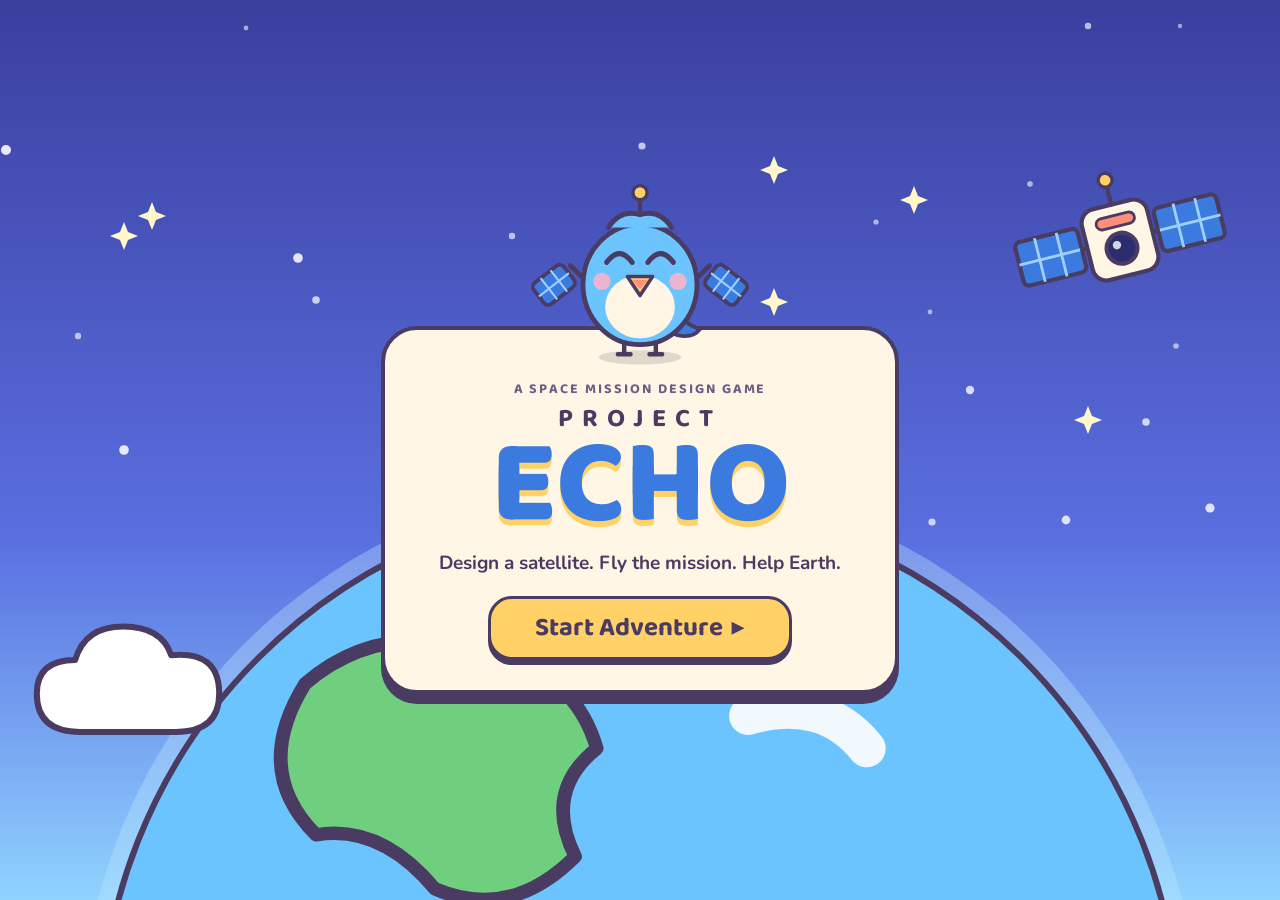
==== commit 1e2dbc1d: "Flag icons on review goals, larger builder type, clearer Choose How to Play - Readiness review: miss" ====
--- a/game/index.html
+++ b/game/index.html
@@ -1075,5 +1075,6 @@
 <script src="echo/echo-art.js"></script>
 <script src="echo/echo-story.js"></script>
 <script src="echo/echo.js"></script>
+<script src="echo/echo-build.js"></script>
 </body>
 </html>
--- a/game/echo/echo.css
+++ b/game/echo/echo.css
@@ -28,10 +28,7 @@
 .e-logo i{font-style:normal;font-weight:700;font-size:14px;letter-spacing:.2em}.e-logo b{font-weight:800;font-size:28px;color:var(--e-deep);letter-spacing:.02em}
 
 /* ---------- art animation (all inside SVG; switched off for reduced motion) ---------- */
-.echo-dir{width:100%;height:100%;display:block;overflow:visible}
-.echo-m{position:relative;display:block;width:100%;height:100%}.echo-m img{width:100%;height:100%;object-fit:contain;display:block;transition:transform .3s}
-.echo-m .em{position:absolute;right:-4%;top:-2%;width:26%;aspect-ratio:1;border-radius:50%;border:2px solid var(--e-ink);background:var(--e-sun);color:var(--e-ink);display:grid;place-items:center;font:800 clamp(11px,1.1em,22px)/1 var(--e-display);font-style:normal;animation:e-pop .4s both}
-.echo-m.m-worry img{transform:rotate(-7deg)}.echo-m.m-think img{transform:rotate(6deg)}.echo-m.m-sad img{transform:rotate(9deg) translateY(4%);filter:saturate(.65)}.echo-m.m-worry .em{background:var(--e-coral)}.echo-m.m-sad .em{background:var(--e-lav)}
+.echo-bird,.echo-dir{width:100%;height:100%;display:block;overflow:visible}
 @keyframes e-bob{0%,100%{transform:translateY(0)}50%{transform:translateY(-8px)}}
 @keyframes e-spin{to{transform:rotate(-360deg)}}
 @keyframes e-tw{0%,100%{opacity:1}50%{opacity:.25}}
@@ -220,7 +217,7 @@
 .er-dir .et-face{width:60px;height:60px;border-radius:16px;background:#ffe9c9}.er-dir p{font-family:var(--e-display);font-weight:600;font-size:18px;color:var(--e-ink)!important;line-height:1.2}.er-dir b{display:block;font-size:13px;letter-spacing:.08em;text-transform:uppercase;color:#1f8f7c}
 /* ECHO's one line on the compact report */
 .e-rline{display:flex;align-items:center;gap:10px;margin-top:8px;max-width:94%;background:#fffbe9;color:var(--e-ink);border:3px solid var(--e-ink);border-radius:18px 18px 18px 6px;padding:5px 14px 5px 6px;font-family:var(--e-display);font-weight:700;font-size:15px;line-height:1.2;text-align:left}
-.e-rface{width:42px;height:42px;flex:none}.e-rface .em,.e-navface .em{display:none}
+.e-rface{width:42px;height:42px;flex:none}
 /* compact report: side gutter, natural height (no forced tall wrapper) so it fits one laptop screen under the nav bar */
 body.echo .cr-wrap{min-height:0;padding:14px clamp(16px,2vw,28px) 18px}
 body.echo .cr-hero{min-height:clamp(240px,30vh,320px)}
@@ -262,3 +259,32 @@
 body.echo #musicBtn{left:16px!important;right:auto!important;bottom:14px!important;z-index:30!important}
 #echoTalk{padding-left:150px;padding-right:150px}
 @media(max-width:900px){#echoTalk{padding-left:16px;padding-right:16px;padding-bottom:110px}}
+
+/* ---------- Mission Room: the active object. Golden outline close in, soft halo further out, gentle pulse.
+   With reduced motion the animation is off and the strong static glow (base filter) stays. ---------- */
+.room-svg .hs.go{filter:drop-shadow(0 0 2px #ffb400) drop-shadow(0 0 2px #ffb400) drop-shadow(0 0 3px #ff9d00) drop-shadow(0 0 18px rgba(255,190,0,.95)) drop-shadow(0 0 40px rgba(255,170,0,.7));animation:e-glow2 1.6s ease-in-out infinite}
+@keyframes e-glow2{0%,100%{filter:drop-shadow(0 0 2px #ffb400) drop-shadow(0 0 2px #ffb400) drop-shadow(0 0 3px #ff9d00) drop-shadow(0 0 14px rgba(255,190,0,.85)) drop-shadow(0 0 30px rgba(255,170,0,.55))}50%{filter:drop-shadow(0 0 2px #ffb400) drop-shadow(0 0 3px #ffb400) drop-shadow(0 0 4px #ff9d00) drop-shadow(0 0 24px rgba(255,190,0,1)) drop-shadow(0 0 56px rgba(255,160,0,.85))}}
+.rhot.is-go{box-shadow:0 0 0 4px #ffc21a,0 0 0 7px rgba(74,59,99,.85),0 0 30px 10px rgba(255,180,0,.45);animation:e-ring2 1.6s ease-in-out infinite}
+@keyframes e-ring2{0%,100%{box-shadow:0 0 0 4px #ffc21a,0 0 0 7px rgba(74,59,99,.85),0 0 24px 6px rgba(255,180,0,.4)}50%{box-shadow:0 0 0 5px #ffd23f,0 0 0 8px rgba(74,59,99,.85),0 0 44px 16px rgba(255,180,0,.6)}}
+.rhot-arrow{position:absolute;left:50%;top:auto;bottom:calc(100% + 14px);width:clamp(40px,3.4vw,58px);height:auto;border:0;transform:translateX(-50%);filter:drop-shadow(0 4px 0 rgba(74,59,99,.55));animation:e-arrow 1.1s ease-in-out infinite;pointer-events:none;z-index:6}
+.rhot-arrow svg{display:block;width:100%;height:auto}
+@keyframes e-arrow{0%,100%{transform:translate(-50%,0)}50%{transform:translate(-50%,-10px)}}
+.rhot.is-go .rhot-tag{display:none}
+/* ---------- Gameplay sidebar: one Mission Overview panel, three sections split by thin lines ---------- */
+.ops .dash.mo{padding:14px 18px 16px}
+.mo-title{font-family:var(--e-display);font-weight:800;font-size:20px;margin:0 0 4px;color:#fff}
+.mo-sec{padding:10px 0 8px;border-top:1px solid rgba(255,255,255,.22)}.mo-sec:first-of-type{border-top:0;padding-top:4px}
+.mo-sec>h4,.mo-check .gl-sum h4{font-family:var(--e-display);font-weight:700;font-size:15px;letter-spacing:.06em;text-transform:uppercase;color:var(--e-sun);margin:0 0 6px}
+.mo-sec>h4 i,.mo-check .gl-sum h4 i{display:none}
+.mo-check details>.gl-sum{margin-bottom:4px}
+.mo-sec .meter{margin-top:6px}.mo-sec .meter .top b,.mo .kv b{margin-left:auto;text-align:right}
+.mo-extra{margin-top:8px;padding-top:8px;border-top:1px dashed rgba(255,255,255,.18)}
+.mo .kv{padding:3px 0}
+/* Page background grows with content. The base stylesheet sets html,body{height:100%} and a black html background,
+   so content taller than the screen used to spill past the body onto black. The body now grows with its content,
+   and html carries the ECHO colour as a fallback behind it. */
+html:has(body.echo){background:#fff1dc}
+html:has(body.echo[data-ws]){background:linear-gradient(165deg,#3a3fa8 0,#4263d2 46%,#2f86c8 100%) fixed #3a49b8}
+html:has(body.echo[data-scr="missions"]){background:#fff1dc}
+html:has(body.echo[data-scr="title"]){background:#3a3f9e}
+body.echo{height:auto;min-height:100vh;min-height:100dvh}
